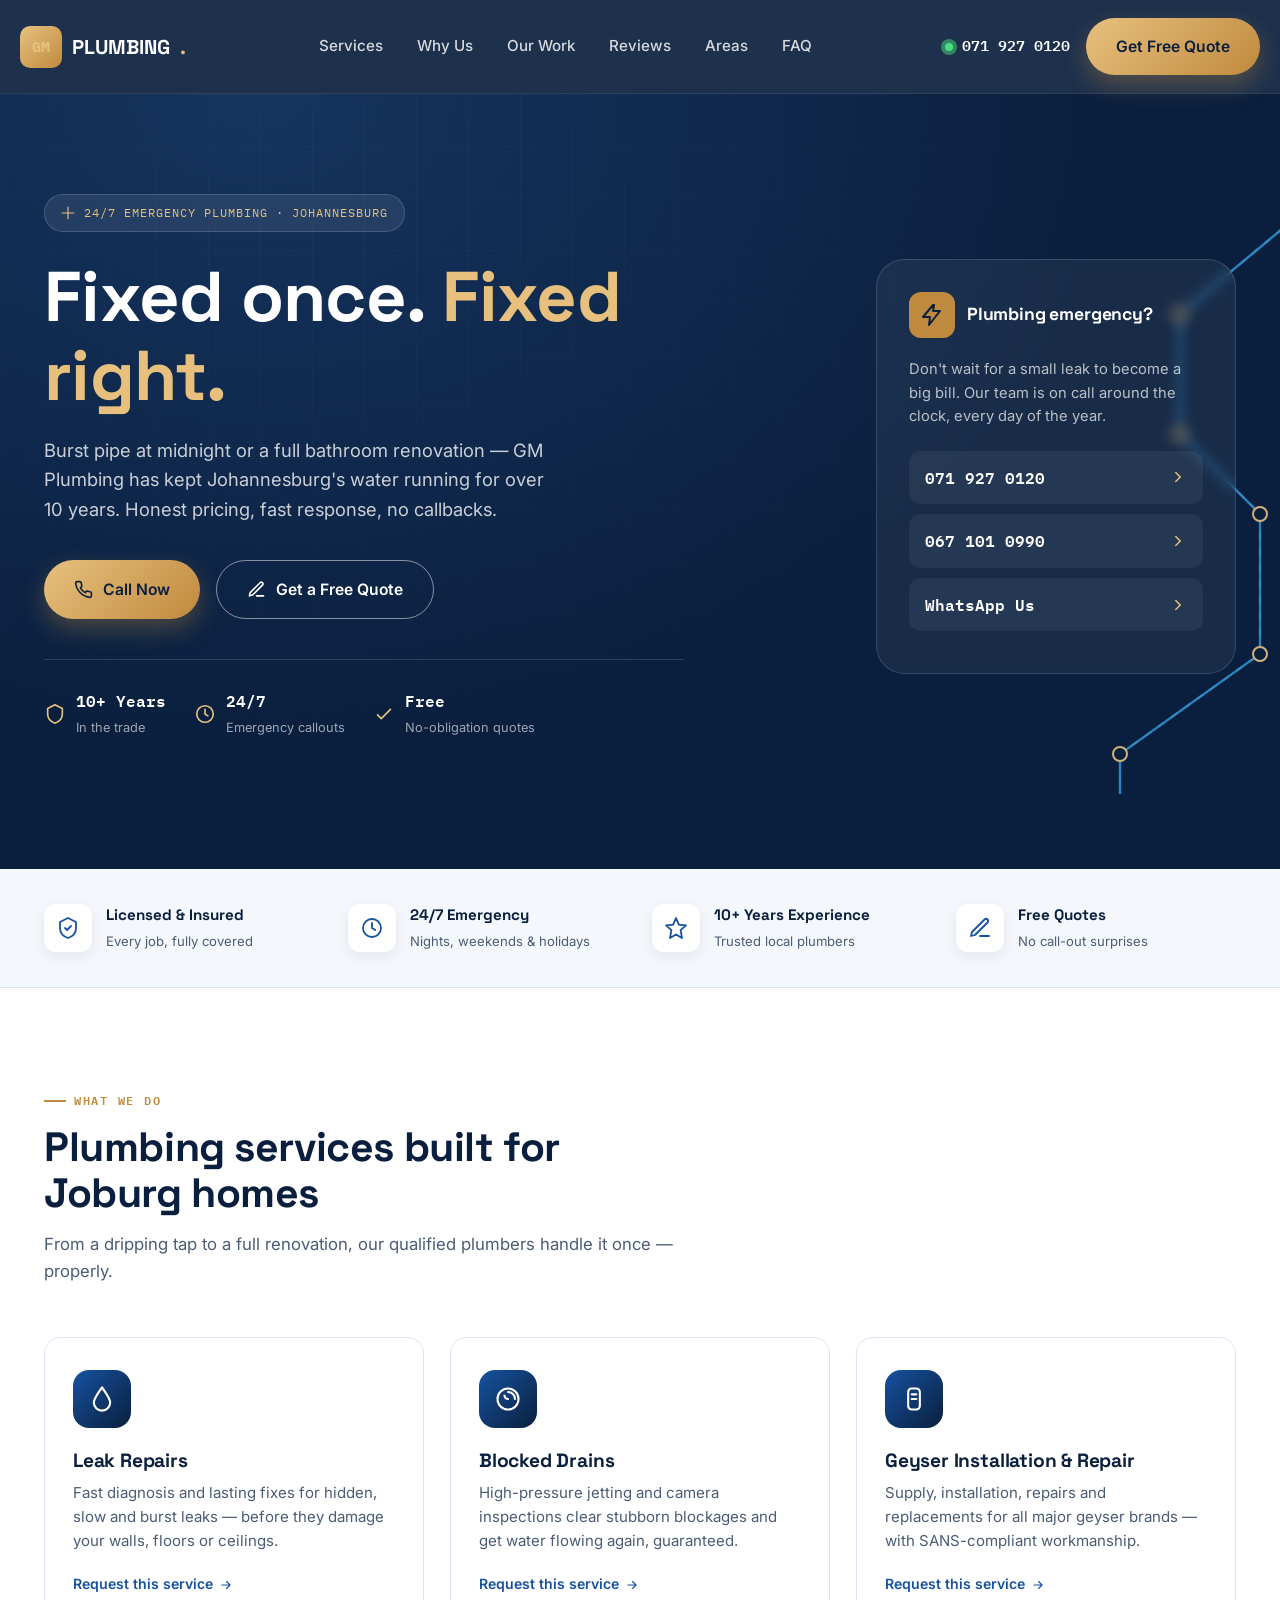
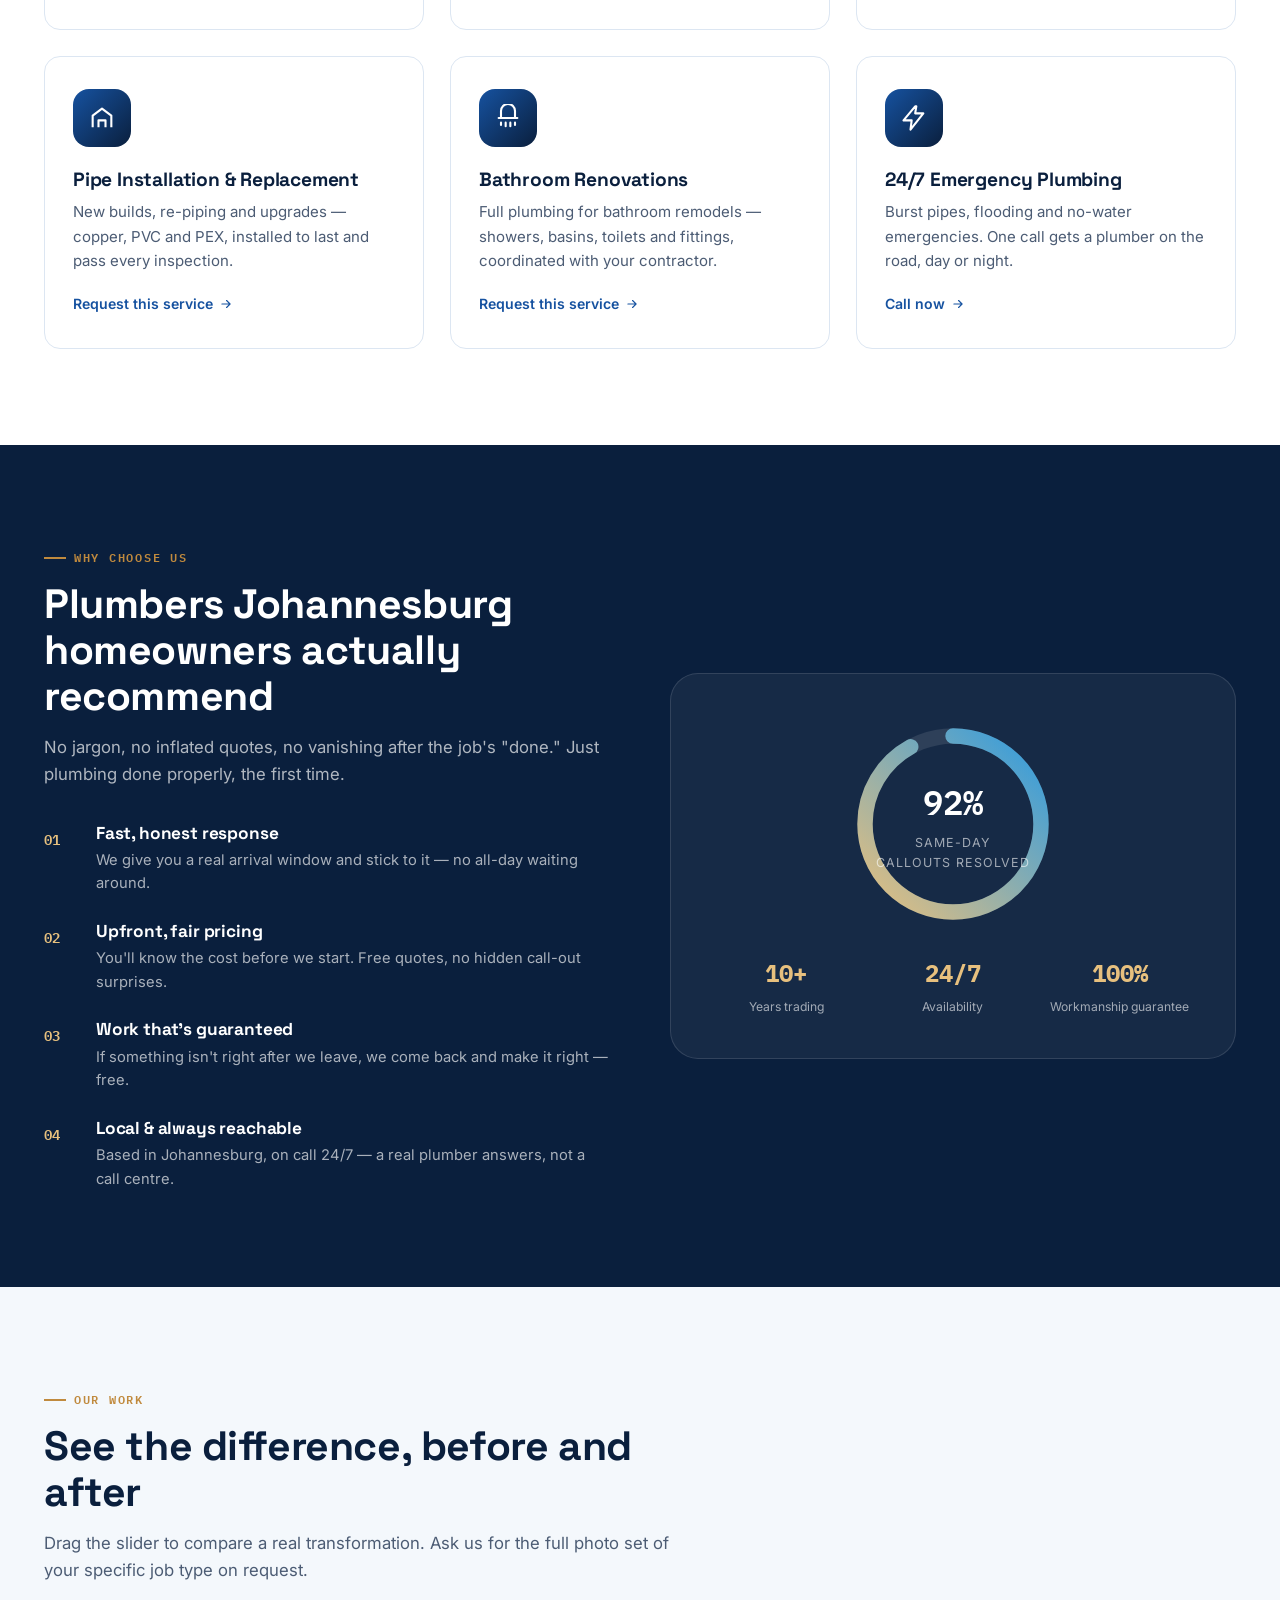
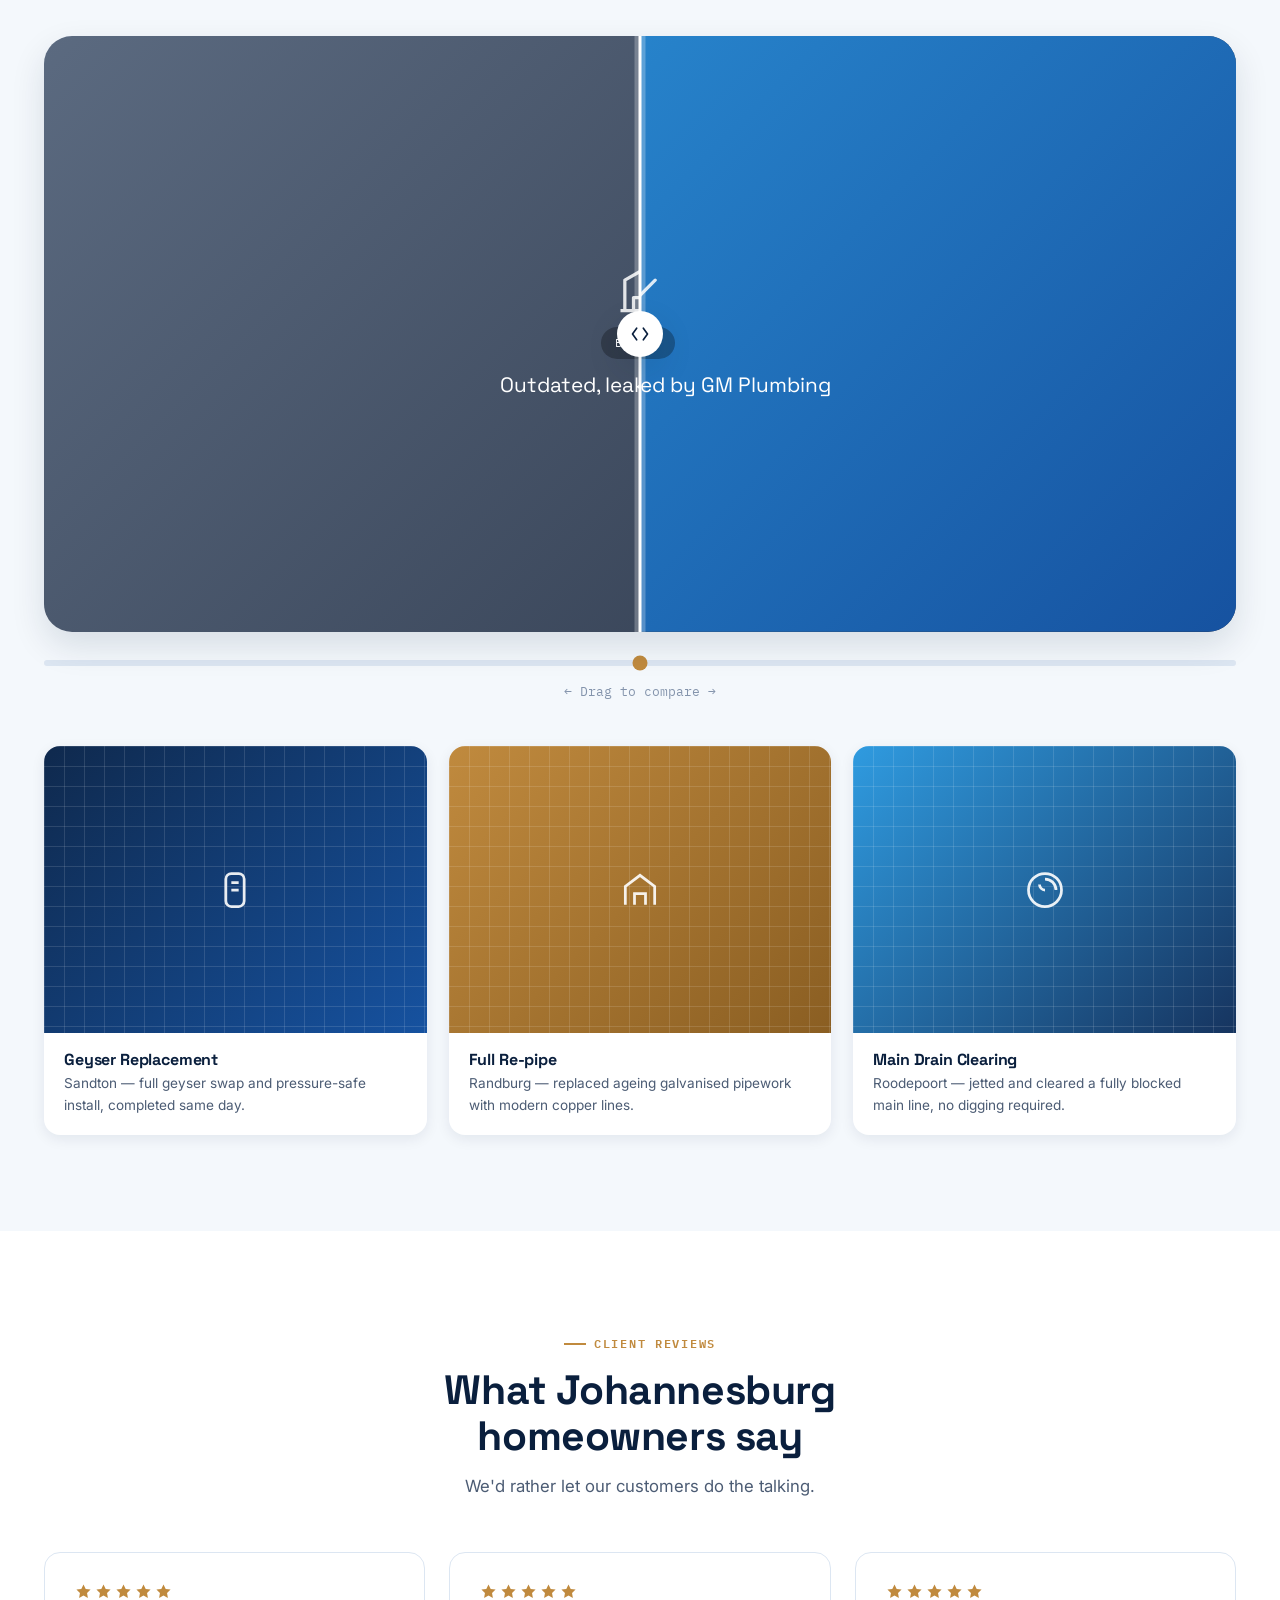
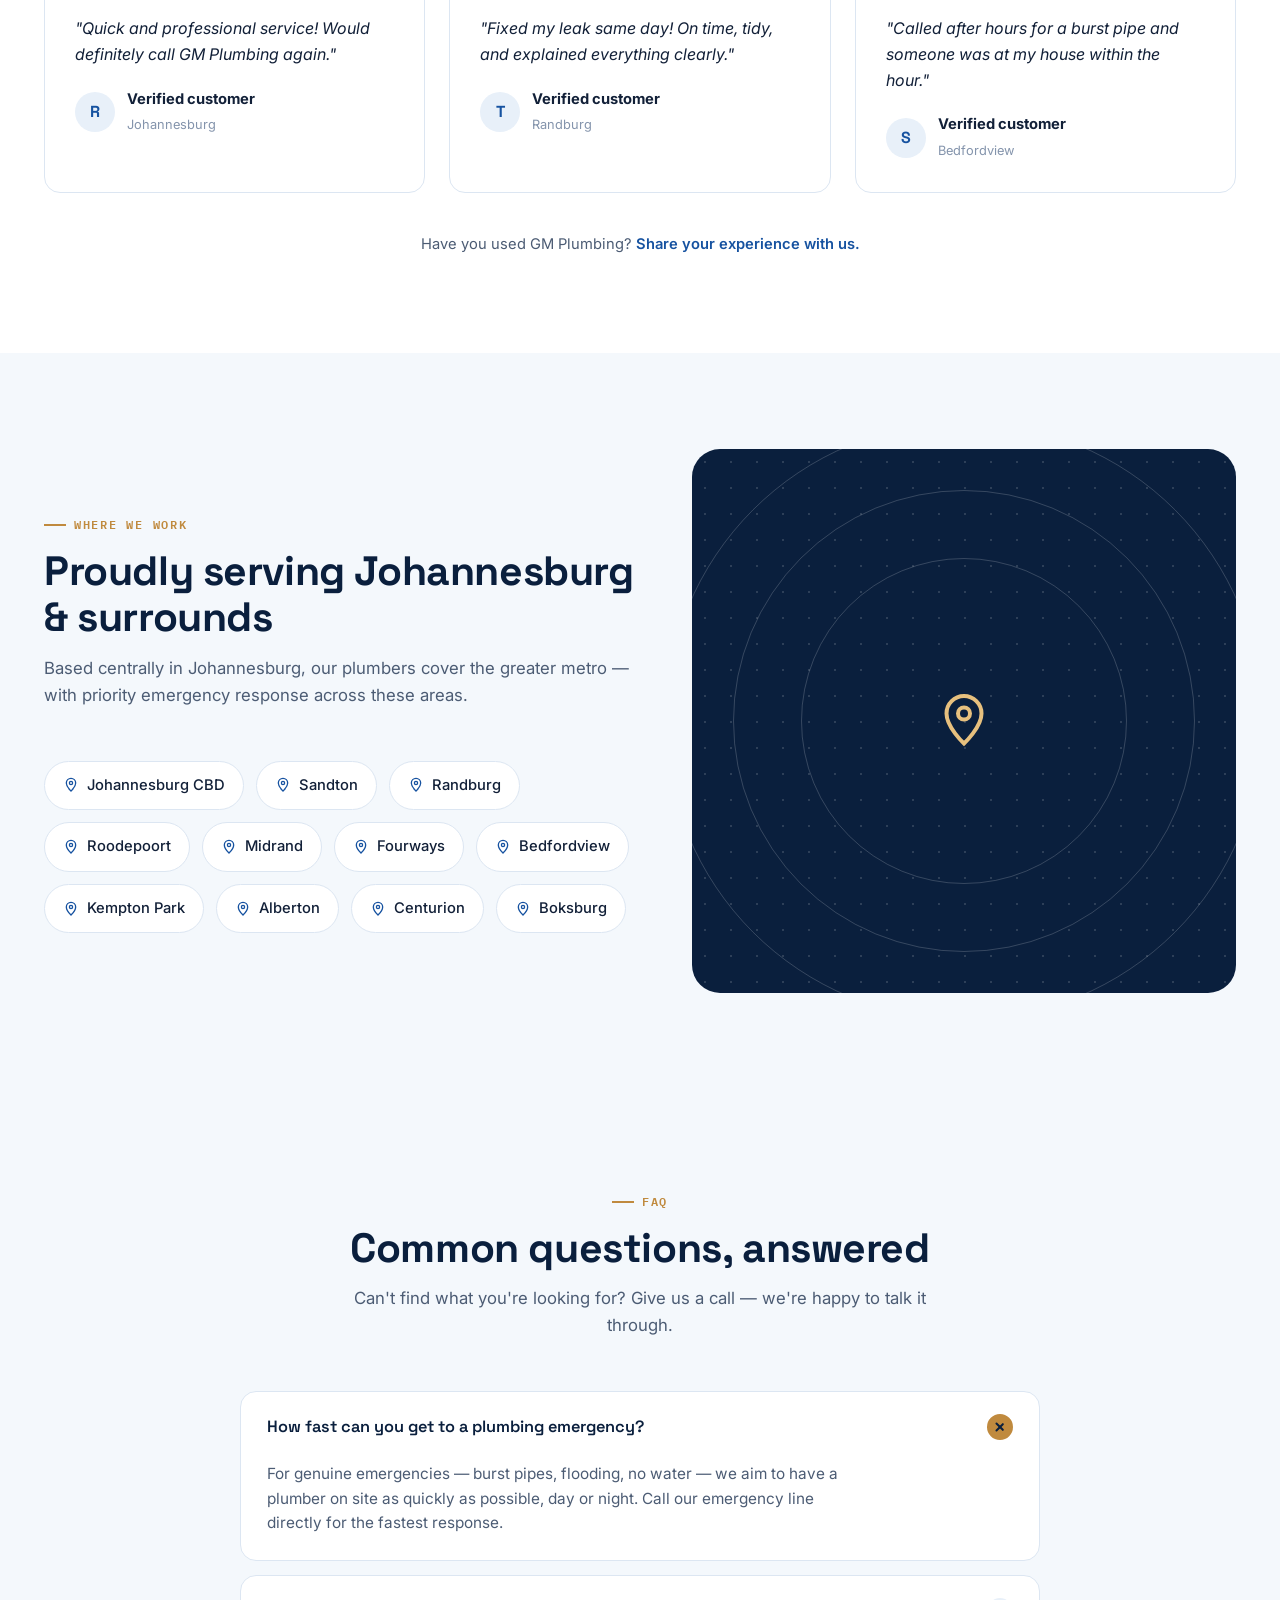
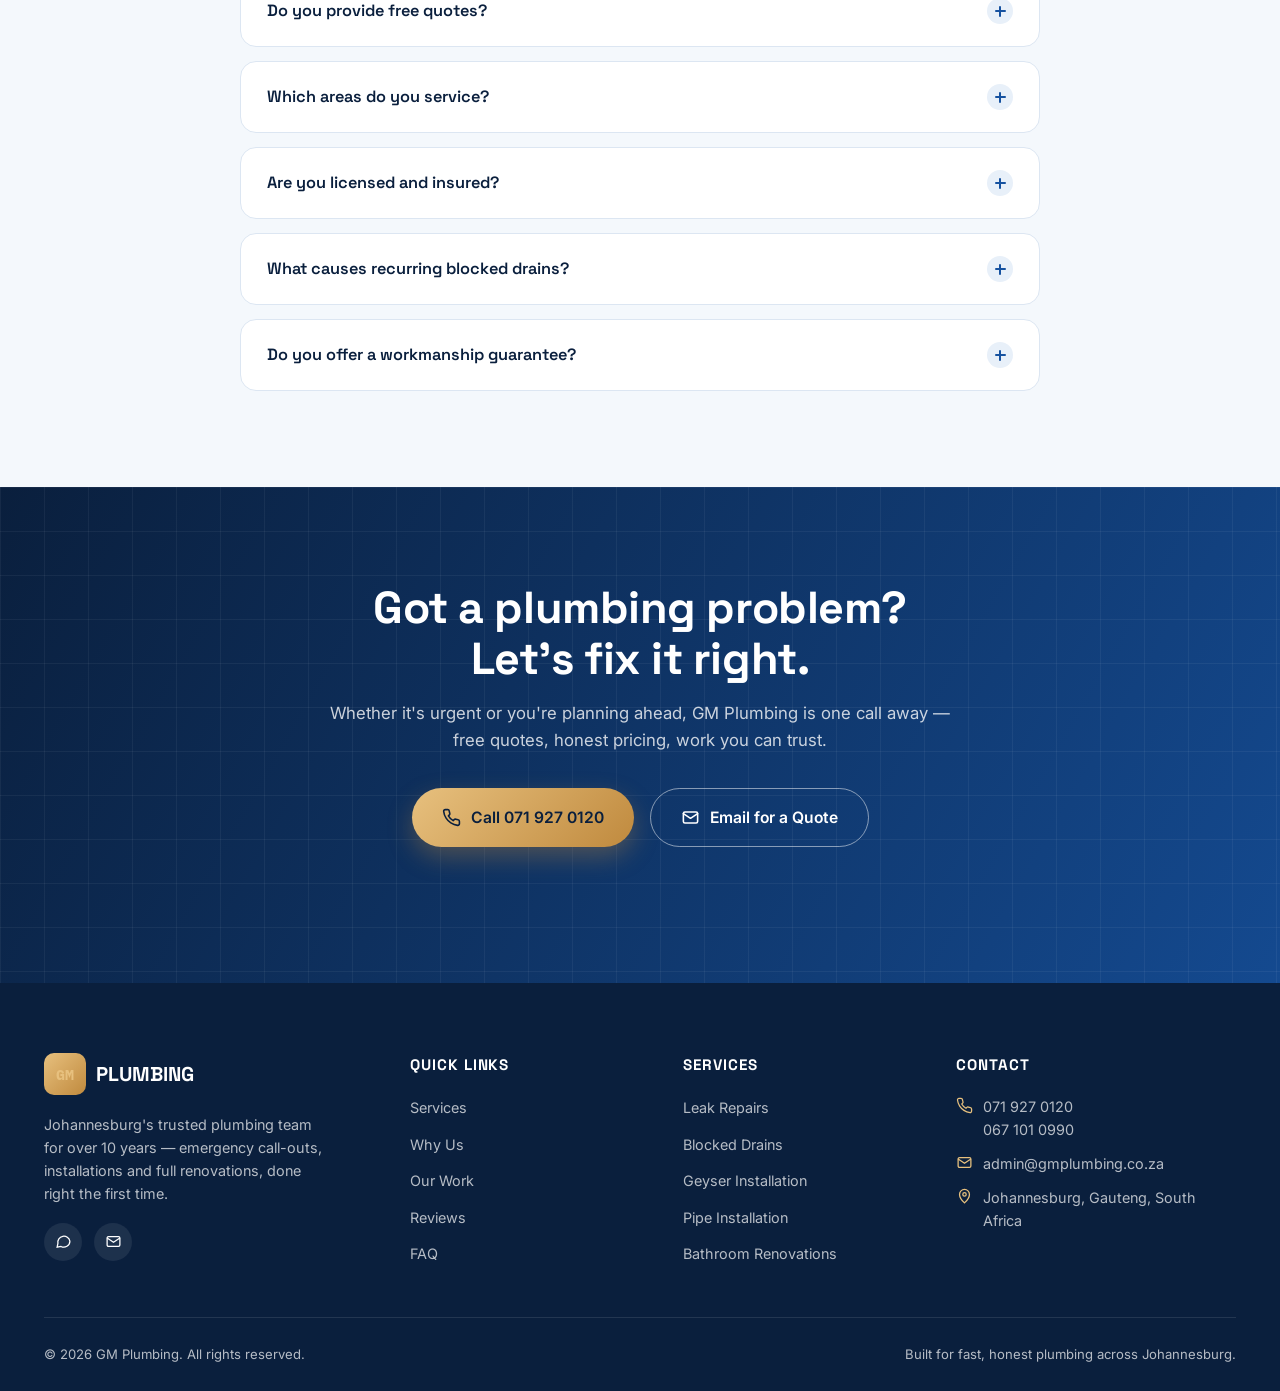
==== GM Plumbing website/index.html @ 0695ea26 "Add files via upload" ====
<!DOCTYPE html>
<html lang="en-ZA">
<head>
<meta charset="UTF-8">
<meta name="viewport" content="width=device-width, initial-scale=1.0">
<title>GM Plumbing | 24/7 Emergency Plumber in Johannesburg | Free Quotes</title>
<meta name="description" content="GM Plumbing is Johannesburg's trusted emergency plumber with 10+ years' experience. Leak repairs, blocked drains, geyser installation, pipe work & bathroom renovations. Call now for a free quote.">
<meta name="keywords" content="plumber Johannesburg, emergency plumber Johannesburg, geyser installation, blocked drains, leak repairs, bathroom renovation plumber, GM Plumbing">
<meta name="robots" content="index, follow">
<meta name="theme-color" content="#0A1F3D">
<link rel="canonical" href="https://www.gmplumbing.co.za/">

<!-- Open Graph -->
<meta property="og:type" content="website">
<meta property="og:site_name" content="GM Plumbing">
<meta property="og:title" content="GM Plumbing | 24/7 Emergency Plumber in Johannesburg">
<meta property="og:description" content="Fixed once, fixed right. Johannesburg's trusted plumbers for leaks, blocked drains, geysers, pipework & bathroom renovations. Free quotes, 24/7 emergency callouts.">
<meta property="og:url" content="https://www.gmplumbing.co.za/">
<meta property="og:locale" content="en_ZA">

<!-- Twitter -->
<meta name="twitter:card" content="summary_large_image">
<meta name="twitter:title" content="GM Plumbing | 24/7 Emergency Plumber in Johannesburg">
<meta name="twitter:description" content="Fixed once, fixed right. Free quotes. 24/7 emergency plumbing across Johannesburg.">

<link rel="preconnect" href="https://fonts.googleapis.com">
<link rel="preconnect" href="https://fonts.gstatic.com" crossorigin>
<link href="https://fonts.googleapis.com/css2?family=Space+Grotesk:wght@500;600;700&family=Inter:wght@400;500;600;700&family=IBM+Plex+Mono:wght@500;600&display=swap" rel="stylesheet">

<!-- Local Business Schema -->
<script type="application/ld+json">
{
  "@context": "https://schema.org",
  "@type": "Plumber",
  "name": "GM Plumbing",
  "image": "https://www.gmplumbing.co.za/logo.jpg",
  "telephone": ["+27719270120", "+27671010990"],
  "email": "admin@gmplumbing.co.za",
  "url": "https://www.gmplumbing.co.za/",
  "priceRange": "$$",
  "address": {
    "@type": "PostalAddress",
    "addressLocality": "Johannesburg",
    "addressRegion": "Gauteng",
    "addressCountry": "ZA"
  },
  "areaServed": ["Johannesburg", "Sandton", "Randburg", "Roodepoort", "Midrand", "Fourways", "Bedfordview", "Kempton Park", "Alberton", "Centurion", "Boksburg"],
  "openingHoursSpecification": {
    "@type": "OpeningHoursSpecification",
    "dayOfWeek": ["Monday","Tuesday","Wednesday","Thursday","Friday","Saturday","Sunday"],
    "opens": "00:00",
    "closes": "23:59"
  },
  "sameAs": []
}
</script>

<style>
/* ============ TOKENS ============ */
:root{
  --navy-deep:#0A1F3D;
  --navy-mid:#0F294D;
  --navy-soft:#16345F;
  --blue-brand:#1652A0;
  --blue-bright:#2F9BE0;
  --brass:#C08A3E;
  --brass-light:#E7C07E;
  --white:#FFFFFF;
  --paper:#F4F8FC;
  --paper-deep:#E8F0F9;
  --ink:#122038;
  --ink-soft:#4C5C74;
  --ink-faint:#8494AC;
  --line:#DCE6F2;
  --radius-s:10px;
  --radius-m:16px;
  --radius-l:28px;
  --shadow-s:0 4px 14px rgba(10,31,61,0.08);
  --shadow-m:0 14px 34px rgba(10,31,61,0.12);
  --shadow-brass:0 10px 24px rgba(192,138,62,0.35);
  --ff-display:'Space Grotesk',sans-serif;
  --ff-body:'Inter',sans-serif;
  --ff-mono:'IBM Plex Mono',monospace;
}

*,*::before,*::after{box-sizing:border-box;margin:0;padding:0;}
html{scroll-behavior:smooth;}
@media (prefers-reduced-motion: reduce){
  html{scroll-behavior:auto;}
  *,*::before,*::after{animation-duration:0.001ms !important;animation-iteration-count:1 !important;transition-duration:0.001ms !important;scroll-behavior:auto !important;}
}
body{
  font-family:var(--ff-body);
  color:var(--ink);
  background:var(--white);
  line-height:1.6;
  -webkit-font-smoothing:antialiased;
  overflow-x:hidden;
}
img,svg{display:block;max-width:100%;}
a{color:inherit;text-decoration:none;}
ul{list-style:none;}
button{font:inherit;cursor:pointer;border:none;background:none;color:inherit;}
h1,h2,h3,h4{font-family:var(--ff-display);color:var(--navy-deep);line-height:1.12;letter-spacing:-0.01em;}
.container{width:100%;max-width:1240px;margin:0 auto;padding:0 24px;}
.mono{font-family:var(--ff-mono);}
.skip-link{position:absolute;left:-999px;top:0;background:var(--brass);color:var(--navy-deep);padding:12px 20px;z-index:999;font-weight:600;border-radius:0 0 8px 0;}
.skip-link:focus{left:0;}
:focus-visible{outline:3px solid var(--blue-bright);outline-offset:2px;}

.eyebrow{
  display:inline-flex;align-items:center;gap:8px;
  font-family:var(--ff-mono);font-size:0.78rem;letter-spacing:0.14em;text-transform:uppercase;
  color:var(--brass);font-weight:600;margin-bottom:14px;
}
.eyebrow::before{content:"";width:22px;height:2px;background:var(--brass);display:inline-block;}

section{position:relative;}
.section-pad{padding:96px 0;}
@media(max-width:768px){.section-pad{padding:64px 0;}}

.section-head{max-width:640px;margin-bottom:52px;}
.section-head h2{font-size:clamp(1.9rem,3.2vw,2.7rem);margin-bottom:14px;}
.section-head p{color:var(--ink-soft);font-size:1.05rem;}
.section-head.center{margin-left:auto;margin-right:auto;text-align:center;}

/* Buttons */
.btn{
  display:inline-flex;align-items:center;justify-content:center;gap:10px;
  padding:16px 30px;border-radius:999px;font-weight:600;font-size:0.98rem;
  transition:transform .25s ease, box-shadow .25s ease, background .25s ease, color .25s ease;
  white-space:nowrap;
}
.btn svg{width:19px;height:19px;flex-shrink:0;}
.btn-brass{background:linear-gradient(135deg,var(--brass-light),var(--brass));color:var(--navy-deep);box-shadow:var(--shadow-brass);}
.btn-brass:hover{transform:translateY(-3px);box-shadow:0 16px 30px rgba(192,138,62,0.45);}
.btn-outline{border:1.5px solid rgba(255,255,255,0.5);color:var(--white);}
.btn-outline:hover{background:rgba(255,255,255,0.1);transform:translateY(-3px);border-color:var(--white);}
.btn-navy{background:var(--navy-deep);color:var(--white);}
.btn-navy:hover{background:var(--blue-brand);transform:translateY(-3px);}
.btn-block-outline{border:1.5px solid var(--line);color:var(--navy-deep);}
.btn-block-outline:hover{border-color:var(--brass);color:var(--brass);}

/* ============ HEADER ============ */
.site-header{
  position:sticky;top:0;z-index:100;
  background:rgba(10,31,61,0.92);backdrop-filter:blur(10px);
  border-bottom:1px solid rgba(255,255,255,0.08);
  transition:padding .3s ease;
}
.header-row{display:flex;align-items:center;justify-content:space-between;padding:18px 0;transition:padding .3s ease;}
.site-header.shrink .header-row{padding:12px 0;}
.brand{display:flex;align-items:center;gap:10px;font-family:var(--ff-display);color:var(--white);font-weight:700;font-size:1.25rem;}
.brand-mark{
  width:42px;height:42px;border-radius:10px;
  background:linear-gradient(135deg,var(--brass-light),var(--brass));
  display:flex;align-items:center;justify-content:center;
  color:var(--navy-deep);font-family:var(--ff-mono);font-weight:700;font-size:0.95rem;
  flex-shrink:0;
}
.brand span{color:var(--brass-light);}
.main-nav{display:flex;align-items:center;gap:34px;}
.main-nav a{color:rgba(255,255,255,0.82);font-size:0.95rem;font-weight:500;position:relative;padding:4px 0;}
.main-nav a::after{content:"";position:absolute;left:0;bottom:-4px;width:0;height:2px;background:var(--brass-light);transition:width .25s ease;}
.main-nav a:hover{color:var(--white);}
.main-nav a:hover::after{width:100%;}
.header-actions{display:flex;align-items:center;gap:16px;}
.phone-pill{display:flex;align-items:center;gap:9px;color:var(--white);font-family:var(--ff-mono);font-weight:600;font-size:0.95rem;}
.phone-pill svg{width:19px;height:19px;color:var(--brass-light);}
.pulse-dot{width:8px;height:8px;border-radius:50%;background:#4ADE80;position:relative;flex-shrink:0;}
.pulse-dot::after{content:"";position:absolute;inset:-4px;border-radius:50%;background:#4ADE80;opacity:0.5;animation:pulse 1.8s infinite;}
@keyframes pulse{0%{transform:scale(1);opacity:.6;}100%{transform:scale(2.4);opacity:0;}}
.menu-toggle{display:none;width:44px;height:44px;align-items:center;justify-content:center;color:var(--white);}
.menu-toggle svg{width:26px;height:26px;}

@media(max-width:980px){
  .main-nav{display:none;}
  .header-actions .btn-brass{display:none;}
  .menu-toggle{display:flex;}
}
@media(max-width:560px){
  .phone-pill span{display:none;}
}

.mobile-nav{
  display:none;position:fixed;inset:0;top:0;background:var(--navy-deep);z-index:200;
  padding:24px;flex-direction:column;
}
.mobile-nav.open{display:flex;}
.mobile-nav-top{display:flex;justify-content:space-between;align-items:center;margin-bottom:40px;}
.mobile-nav-close{color:var(--white);width:40px;height:40px;}
.mobile-nav a{display:block;color:var(--white);font-family:var(--ff-display);font-size:1.6rem;padding:14px 0;border-bottom:1px solid rgba(255,255,255,0.08);}
.mobile-nav .btn{margin-top:26px;width:100%;}

/* ============ HERO ============ */
.hero{
  position:relative;background:radial-gradient(ellipse at 20% 0%,var(--navy-soft),var(--navy-deep) 60%);
  color:var(--white);overflow:hidden;
  padding:100px 0 130px;
}
.hero-grid-bg{position:absolute;inset:0;opacity:0.35;
  background-image:linear-gradient(rgba(255,255,255,0.06) 1px,transparent 1px),linear-gradient(90deg,rgba(255,255,255,0.06) 1px,transparent 1px);
  background-size:52px 52px;
  mask-image:radial-gradient(ellipse at 30% 20%,black 10%,transparent 72%);
}
.hero-pipeline{position:absolute;right:-60px;top:0;bottom:0;width:640px;max-width:60vw;opacity:0.9;pointer-events:none;}
.hero-pipeline path{fill:none;stroke:var(--brass-light);stroke-width:2;stroke-linecap:round;opacity:0.55;stroke-dasharray:6 10;}
.hero-pipeline .flow{stroke:var(--blue-bright);stroke-width:2.4;stroke-dasharray:1400;stroke-dashoffset:1400;animation:draw 3.4s ease forwards 0.4s;opacity:0.9;}
.hero-pipeline circle{fill:var(--navy-deep);stroke:var(--brass-light);stroke-width:2;}
@keyframes draw{to{stroke-dashoffset:0;}}
.hero-inner{position:relative;z-index:2;display:grid;grid-template-columns:minmax(0,640px) 1fr;gap:40px;align-items:center;}
@media(max-width:980px){.hero-inner{grid-template-columns:1fr;}.hero-pipeline{display:none;}}

.hero-badge{
  display:inline-flex;align-items:center;gap:9px;background:rgba(255,255,255,0.08);
  border:1px solid rgba(255,255,255,0.16);padding:8px 16px;border-radius:999px;
  font-family:var(--ff-mono);font-size:0.78rem;letter-spacing:0.08em;text-transform:uppercase;
  margin-bottom:26px;color:var(--brass-light);
}
.hero h1{font-size:clamp(2.6rem,5.6vw,4.4rem);color:var(--white);margin-bottom:20px;}
.hero h1 em{font-style:normal;color:var(--brass-light);}
.hero p.lead{font-size:1.15rem;color:rgba(255,255,255,0.78);max-width:520px;margin-bottom:36px;}
.hero-cta-row{display:flex;flex-wrap:wrap;gap:16px;margin-bottom:40px;}
.hero-trust{display:flex;flex-wrap:wrap;gap:28px;padding-top:28px;border-top:1px solid rgba(255,255,255,0.14);}
.hero-trust-item{display:flex;align-items:center;gap:10px;}
.hero-trust-item svg{width:22px;height:22px;color:var(--brass-light);flex-shrink:0;}
.hero-trust-item .num{font-family:var(--ff-mono);font-weight:600;color:var(--white);font-size:1rem;display:block;}
.hero-trust-item .cap{font-size:0.8rem;color:rgba(255,255,255,0.6);}

/* Emergency stat card floating */
.hero-card{
  position:relative;z-index:2;background:rgba(255,255,255,0.06);
  border:1px solid rgba(255,255,255,0.14);backdrop-filter:blur(6px);
  border-radius:var(--radius-l);padding:32px;max-width:360px;justify-self:end;
}
@media(max-width:980px){.hero-card{justify-self:start;max-width:480px;}}
.hero-card-top{display:flex;align-items:center;gap:12px;margin-bottom:20px;}
.hero-card-top .icon-wrap{width:46px;height:46px;border-radius:12px;background:var(--brass);display:flex;align-items:center;justify-content:center;}
.hero-card-top .icon-wrap svg{width:24px;height:24px;color:var(--navy-deep);}
.hero-card-top h3{color:var(--white);font-size:1.1rem;}
.hero-card p{color:rgba(255,255,255,0.7);font-size:0.92rem;margin-bottom:22px;}
.hero-card-phones a{display:flex;align-items:center;justify-content:space-between;padding:14px 16px;background:rgba(255,255,255,0.06);border-radius:12px;margin-bottom:10px;font-family:var(--ff-mono);font-weight:600;color:var(--white);transition:background .2s ease,transform .2s ease;}
.hero-card-phones a:hover{background:rgba(255,255,255,0.14);transform:translateX(4px);}
.hero-card-phones svg{width:18px;height:18px;color:var(--brass-light);}

/* ============ TRUST BAR ============ */
.trust-bar{background:var(--paper);border-bottom:1px solid var(--line);padding:34px 0;}
.trust-bar .container{display:grid;grid-template-columns:repeat(4,1fr);gap:24px;}
@media(max-width:860px){.trust-bar .container{grid-template-columns:repeat(2,1fr);}}
.trust-bar-item{display:flex;align-items:center;gap:14px;}
.trust-bar-item .icon{width:48px;height:48px;border-radius:12px;background:var(--white);box-shadow:var(--shadow-s);display:flex;align-items:center;justify-content:center;flex-shrink:0;}
.trust-bar-item .icon svg{width:24px;height:24px;color:var(--blue-brand);}
.trust-bar-item strong{display:block;font-size:0.95rem;color:var(--navy-deep);font-family:var(--ff-display);}
.trust-bar-item small{color:var(--ink-soft);font-size:0.82rem;}

/* ============ SERVICES ============ */
.services-grid{display:grid;grid-template-columns:repeat(3,1fr);gap:26px;}
@media(max-width:980px){.services-grid{grid-template-columns:repeat(2,1fr);}}
@media(max-width:620px){.services-grid{grid-template-columns:1fr;}}
.service-card{
  background:var(--white);border:1px solid var(--line);border-radius:var(--radius-m);
  padding:32px 28px;transition:transform .3s ease,box-shadow .3s ease,border-color .3s ease;
  opacity:0;transform:translateY(26px);
}
.service-card.in-view{opacity:1;transform:translateY(0);}
.service-card:hover{transform:translateY(-8px);box-shadow:var(--shadow-m);border-color:var(--brass);}
.service-card .icon-circle{
  width:58px;height:58px;border-radius:16px;
  background:linear-gradient(135deg,var(--blue-brand),var(--navy-deep));
  display:flex;align-items:center;justify-content:center;margin-bottom:22px;
  transition:transform .3s ease;
}
.service-card:hover .icon-circle{transform:rotate(-6deg) scale(1.05);}
.service-card .icon-circle svg{width:28px;height:28px;color:var(--white);}
.service-card h3{font-size:1.2rem;margin-bottom:10px;}
.service-card p{color:var(--ink-soft);font-size:0.94rem;margin-bottom:18px;}
.service-card .link{display:inline-flex;align-items:center;gap:6px;color:var(--blue-brand);font-weight:600;font-size:0.88rem;}
.service-card .link svg{width:14px;height:14px;transition:transform .2s ease;}
.service-card:hover .link svg{transform:translateX(4px);}

/* ============ WHY CHOOSE US ============ */
.why{background:var(--navy-deep);color:var(--white);}
.why-inner{display:grid;grid-template-columns:1fr 1fr;gap:60px;align-items:center;}
@media(max-width:900px){.why-inner{grid-template-columns:1fr;gap:48px;}}
.why-list{display:flex;flex-direction:column;gap:26px;}
.why-item{display:flex;gap:18px;}
.why-item .num{font-family:var(--ff-mono);color:var(--brass-light);font-size:0.9rem;font-weight:600;width:34px;flex-shrink:0;padding-top:3px;}
.why-item h4{color:var(--white);font-size:1.08rem;margin-bottom:6px;}
.why-item p{color:rgba(255,255,255,0.65);font-size:0.92rem;}
.why .section-head h2{color:var(--white);}
.why .section-head p{color:rgba(255,255,255,0.68);}

.gauge-panel{background:rgba(255,255,255,0.05);border:1px solid rgba(255,255,255,0.12);border-radius:var(--radius-l);padding:40px;}
.gauge-wrap{display:flex;justify-content:center;margin-bottom:20px;}
.gauge{width:220px;height:220px;position:relative;}
.gauge svg{width:100%;height:100%;}
.gauge-ring-bg{stroke:rgba(255,255,255,0.1);}
.gauge-ring-fg{stroke:url(#gaugeGrad);stroke-linecap:round;stroke-dasharray:502;stroke-dashoffset:502;transition:stroke-dashoffset 1.6s cubic-bezier(.2,.8,.2,1);}
.gauge-center{position:absolute;inset:0;display:flex;flex-direction:column;align-items:center;justify-content:center;}
.gauge-center .big{font-family:var(--ff-mono);font-size:2.1rem;font-weight:600;color:var(--white);}
.gauge-center .lbl{font-size:0.78rem;color:rgba(255,255,255,0.6);text-transform:uppercase;letter-spacing:0.08em;margin-top:4px;text-align:center;}
.stat-row{display:grid;grid-template-columns:repeat(3,1fr);gap:16px;text-align:center;}
.stat-row .stat strong{display:block;font-family:var(--ff-mono);font-size:1.5rem;color:var(--brass-light);}
.stat-row .stat span{font-size:0.76rem;color:rgba(255,255,255,0.6);}

/* ============ GALLERY ============ */
.gallery-bg{background:var(--paper);}
.ba-wrap{
  position:relative;border-radius:var(--radius-l);overflow:hidden;box-shadow:var(--shadow-m);
  aspect-ratio:16/8;margin-bottom:16px;user-select:none;
}
.ba-panel{position:absolute;inset:0;display:flex;align-items:center;justify-content:center;flex-direction:column;gap:10px;color:var(--white);text-align:center;padding:20px;}
.ba-before{background:linear-gradient(135deg,#5b6a80,#2c374a);}
.ba-after{background:linear-gradient(135deg,var(--blue-bright),var(--blue-brand));}
.ba-after-clip{position:absolute;inset:0;clip-path:inset(0 0 0 var(--clip,50%));}
.ba-panel svg{width:52px;height:52px;opacity:0.85;}
.ba-panel .tag{font-family:var(--ff-mono);letter-spacing:0.1em;text-transform:uppercase;font-size:0.78rem;background:rgba(0,0,0,0.28);padding:6px 14px;border-radius:999px;}
.ba-panel .cap{font-family:var(--ff-display);font-size:1.3rem;}
.ba-handle{position:absolute;top:0;bottom:0;left:var(--clip,50%);width:0;transform:translateX(-50%);}
.ba-handle::before{content:"";position:absolute;top:0;bottom:0;left:50%;width:3px;background:var(--white);transform:translateX(-50%);box-shadow:0 0 0 4px rgba(255,255,255,0.25);}
.ba-handle .grip{position:absolute;top:50%;left:50%;transform:translate(-50%,-50%);width:46px;height:46px;border-radius:50%;background:var(--white);display:flex;align-items:center;justify-content:center;box-shadow:var(--shadow-m);}
.ba-handle .grip svg{width:20px;height:20px;color:var(--navy-deep);}
.ba-range{width:100%;appearance:none;height:6px;border-radius:999px;background:var(--line);outline:none;accent-color:var(--brass);cursor:ew-resize;}
.ba-note{text-align:center;color:var(--ink-faint);font-size:0.82rem;margin-top:8px;font-family:var(--ff-mono);}

.work-grid{display:grid;grid-template-columns:repeat(3,1fr);gap:22px;margin-top:44px;}
@media(max-width:860px){.work-grid{grid-template-columns:1fr;}}
.work-card{border-radius:var(--radius-m);overflow:hidden;box-shadow:var(--shadow-s);background:var(--white);transition:transform .3s ease,box-shadow .3s ease;}
.work-card:hover{transform:translateY(-6px);box-shadow:var(--shadow-m);}
.work-thumb{aspect-ratio:4/3;display:flex;align-items:center;justify-content:center;position:relative;overflow:hidden;}
.work-thumb svg{width:44px;height:44px;color:rgba(255,255,255,0.9);position:relative;z-index:2;}
.work-thumb::after{content:"";position:absolute;inset:0;background-image:linear-gradient(rgba(255,255,255,0.12) 1px,transparent 1px),linear-gradient(90deg,rgba(255,255,255,0.12) 1px,transparent 1px);background-size:20px 20px;}
.work-thumb.t1{background:linear-gradient(135deg,var(--navy-mid),var(--blue-brand));}
.work-thumb.t2{background:linear-gradient(135deg,var(--brass),#8a5e22);}
.work-thumb.t3{background:linear-gradient(135deg,var(--blue-bright),var(--navy-soft));}
.work-body{padding:18px 20px;}
.work-body h4{font-size:1rem;margin-bottom:4px;}
.work-body p{font-size:0.85rem;color:var(--ink-soft);}

/* ============ REVIEWS ============ */
.reviews-grid{display:grid;grid-template-columns:repeat(3,1fr);gap:24px;}
@media(max-width:900px){.reviews-grid{grid-template-columns:1fr;}}
.review-card{background:var(--white);border:1px solid var(--line);border-radius:var(--radius-m);padding:30px;position:relative;}
.review-stars{display:flex;gap:3px;margin-bottom:16px;}
.review-stars svg{width:17px;height:17px;color:var(--brass);}
.review-card p.quote{font-size:1rem;color:var(--ink);margin-bottom:20px;font-style:italic;}
.review-who{display:flex;align-items:center;gap:12px;}
.review-avatar{width:40px;height:40px;border-radius:50%;background:var(--paper-deep);display:flex;align-items:center;justify-content:center;font-family:var(--ff-display);font-weight:700;color:var(--blue-brand);flex-shrink:0;}
.review-who strong{display:block;font-size:0.92rem;}
.review-who span{font-size:0.8rem;color:var(--ink-faint);}
.reviews-cta{text-align:center;margin-top:40px;color:var(--ink-soft);font-size:0.92rem;}
.reviews-cta a{color:var(--blue-brand);font-weight:600;}

/* ============ AREAS ============ */
.areas-bg{background:var(--paper);}
.areas-inner{display:grid;grid-template-columns:1.1fr 1fr;gap:50px;align-items:center;}
@media(max-width:900px){.areas-inner{grid-template-columns:1fr;}}
.area-chips{display:flex;flex-wrap:wrap;gap:12px;}
.area-chip{display:flex;align-items:center;gap:8px;background:var(--white);border:1px solid var(--line);padding:12px 18px;border-radius:999px;font-size:0.92rem;font-weight:500;transition:border-color .2s ease,transform .2s ease;}
.area-chip:hover{border-color:var(--brass);transform:translateY(-2px);}
.area-chip svg{width:16px;height:16px;color:var(--blue-brand);flex-shrink:0;}
.area-map{background:var(--navy-deep);border-radius:var(--radius-l);aspect-ratio:1/1;position:relative;overflow:hidden;display:flex;align-items:center;justify-content:center;}
.area-map .pin-icon{width:60px;height:60px;color:var(--brass-light);z-index:2;}
.area-map::before{content:"";position:absolute;inset:0;background-image:radial-gradient(rgba(255,255,255,0.14) 1.5px,transparent 1.5px);background-size:26px 26px;}
.area-map .ring{position:absolute;border:1px solid rgba(255,255,255,0.18);border-radius:50%;}
.area-map .ring1{width:60%;height:60%;}
.area-map .ring2{width:85%;height:85%;}
.area-map .ring3{width:110%;height:110%;}

/* ============ FAQ ============ */
.faq-list{max-width:800px;margin:0 auto;display:flex;flex-direction:column;gap:14px;}
.faq-item{border:1px solid var(--line);border-radius:var(--radius-m);overflow:hidden;background:var(--white);}
.faq-item summary{
  list-style:none;cursor:pointer;padding:22px 26px;display:flex;justify-content:space-between;
  align-items:center;font-family:var(--ff-display);font-weight:600;font-size:1.02rem;color:var(--navy-deep);gap:20px;
}
.faq-item summary::-webkit-details-marker{display:none;}
.faq-item .plus{width:26px;height:26px;border-radius:50%;background:var(--paper-deep);display:flex;align-items:center;justify-content:center;flex-shrink:0;position:relative;transition:transform .3s ease,background .3s ease;}
.faq-item .plus::before,.faq-item .plus::after{content:"";position:absolute;background:var(--blue-brand);border-radius:2px;}
.faq-item .plus::before{width:11px;height:2px;}
.faq-item .plus::after{width:2px;height:11px;}
.faq-item[open] .plus{transform:rotate(135deg);background:var(--brass);}
.faq-item[open] .plus::before,.faq-item[open] .plus::after{background:var(--navy-deep);}
.faq-item .faq-body{padding:0 26px 24px;color:var(--ink-soft);font-size:0.96rem;max-width:640px;}

/* ============ FINAL CTA ============ */
.final-cta{
  background:linear-gradient(120deg,var(--navy-deep),var(--blue-brand) 120%);
  color:var(--white);text-align:center;position:relative;overflow:hidden;
}
.final-cta::before{content:"";position:absolute;inset:0;background-image:linear-gradient(rgba(255,255,255,0.05) 1px,transparent 1px),linear-gradient(90deg,rgba(255,255,255,0.05) 1px,transparent 1px);background-size:44px 44px;}
.final-cta-inner{position:relative;z-index:2;max-width:680px;margin:0 auto;}
.final-cta h2{color:var(--white);font-size:clamp(1.9rem,4vw,2.8rem);margin-bottom:16px;}
.final-cta p{color:rgba(255,255,255,0.78);margin-bottom:34px;font-size:1.05rem;}
.final-cta .hero-cta-row{justify-content:center;}

/* ============ FOOTER ============ */
footer{background:var(--navy-deep);color:rgba(255,255,255,0.7);padding-top:70px;}
.footer-grid{display:grid;grid-template-columns:1.4fr 1fr 1fr 1.2fr;gap:40px;padding-bottom:50px;border-bottom:1px solid rgba(255,255,255,0.1);}
@media(max-width:860px){.footer-grid{grid-template-columns:1fr 1fr;}}
@media(max-width:560px){.footer-grid{grid-template-columns:1fr;}}
.footer-brand p{margin:18px 0;font-size:0.9rem;max-width:280px;}
.footer-col h5{color:var(--white);font-family:var(--ff-display);font-size:0.95rem;margin-bottom:18px;text-transform:uppercase;letter-spacing:0.06em;}
.footer-col ul{display:flex;flex-direction:column;gap:11px;}
.footer-col a{font-size:0.9rem;transition:color .2s ease;}
.footer-col a:hover{color:var(--brass-light);}
.footer-contact li{display:flex;align-items:flex-start;gap:10px;font-size:0.9rem;}
.footer-contact svg{width:17px;height:17px;color:var(--brass-light);flex-shrink:0;margin-top:2px;}
.footer-bottom{display:flex;justify-content:space-between;align-items:center;padding:26px 0;font-size:0.82rem;flex-wrap:wrap;gap:12px;}
.footer-social{display:flex;gap:12px;}
.footer-social a{width:38px;height:38px;border-radius:50%;background:rgba(255,255,255,0.08);display:flex;align-items:center;justify-content:center;transition:background .2s ease,transform .2s ease;}
.footer-social a:hover{background:var(--brass);transform:translateY(-3px);}
.footer-social svg{width:17px;height:17px;color:var(--white);}

/* Sticky mobile call bar */
.mobile-call-bar{
  display:none;position:fixed;bottom:0;left:0;right:0;z-index:150;
  background:var(--navy-deep);padding:12px 16px;box-shadow:0 -6px 20px rgba(0,0,0,0.2);
  gap:10px;
}
@media(max-width:720px){.mobile-call-bar{display:flex;}body{padding-bottom:0;}}
.mobile-call-bar a{flex:1;text-align:center;padding:13px;border-radius:999px;font-weight:600;font-size:0.92rem;display:flex;align-items:center;justify-content:center;gap:8px;}
.mobile-call-bar a svg{width:17px;height:17px;}

/* scroll reveal generic */
.reveal{opacity:0;transform:translateY(24px);transition:opacity .7s ease,transform .7s ease;}
.reveal.in-view{opacity:1;transform:translateY(0);}
</style>
</head>
<body>
<a href="#main" class="skip-link">Skip to content</a>

<!-- ============ HEADER ============ -->
<header class="site-header" id="siteHeader">
  <div class="container header-row">
    <a href="#main" class="brand" aria-label="GM Plumbing home">
      <span class="brand-mark">GM</span>
      PLUMBING<span>.</span>
    </a>
    <nav class="main-nav" aria-label="Primary">
      <a href="#services">Services</a>
      <a href="#why">Why Us</a>
      <a href="#gallery">Our Work</a>
      <a href="#reviews">Reviews</a>
      <a href="#areas">Areas</a>
      <a href="#faq">FAQ</a>
    </nav>
    <div class="header-actions">
      <a class="phone-pill" href="tel:+27719270120">
        <span class="pulse-dot"></span>
        <span>071 927 0120</span>
      </a>
      <a href="#quote" class="btn btn-brass">Get Free Quote</a>
      <button class="menu-toggle" id="menuOpen" aria-label="Open menu" aria-expanded="false" aria-controls="mobileNav">
        <svg viewBox="0 0 24 24" fill="none" stroke="currentColor" stroke-width="2"><path d="M3 6h18M3 12h18M3 18h18" stroke-linecap="round"/></svg>
      </button>
    </div>
  </div>
</header>

<div class="mobile-nav" id="mobileNav">
  <div class="mobile-nav-top">
    <span class="brand"><span class="brand-mark">GM</span>PLUMBING</span>
    <button class="mobile-nav-close" id="menuClose" aria-label="Close menu">
      <svg viewBox="0 0 24 24" fill="none" stroke="currentColor" stroke-width="2"><path d="M6 6l12 12M18 6L6 18" stroke-linecap="round"/></svg>
    </button>
  </div>
  <a href="#services">Services</a>
  <a href="#why">Why Us</a>
  <a href="#gallery">Our Work</a>
  <a href="#reviews">Reviews</a>
  <a href="#areas">Areas</a>
  <a href="#faq">FAQ</a>
  <a class="btn btn-brass" href="tel:+27719270120">Call Now — 071 927 0120</a>
</div>

<main id="main">
<!-- ============ HERO ============ -->
<section class="hero" aria-labelledby="heroHeading">
  <div class="hero-grid-bg" aria-hidden="true"></div>
  <svg class="hero-pipeline" viewBox="0 0 640 700" aria-hidden="true">
    <path d="M600 0 L600 120 L480 220 L480 340 L560 420 L560 560 L420 660 L420 700"/>
    <path class="flow" d="M600 0 L600 120 L480 220 L480 340 L560 420 L560 560 L420 660 L420 700"/>
    <circle cx="600" cy="120" r="7"/>
    <circle cx="480" cy="220" r="7"/>
    <circle cx="480" cy="340" r="7"/>
    <circle cx="560" cy="420" r="7"/>
    <circle cx="560" cy="560" r="7"/>
    <circle cx="420" cy="660" r="7"/>
  </svg>

  <div class="container hero-inner">
    <div>
      <div class="hero-badge">
        <svg width="14" height="14" viewBox="0 0 24 24" fill="none" stroke="currentColor" stroke-width="2"><path d="M12 2v20M2 12h20" stroke-linecap="round"/></svg>
        24/7 Emergency Plumbing · Johannesburg
      </div>
      <h1 id="heroHeading">Fixed once. <em>Fixed right.</em></h1>
      <p class="lead">Burst pipe at midnight or a full bathroom renovation — GM Plumbing has kept Johannesburg's water running for over 10 years. Honest pricing, fast response, no callbacks.</p>
      <div class="hero-cta-row">
        <a href="tel:+27719270120" class="btn btn-brass">
          <svg viewBox="0 0 24 24" fill="none" stroke="currentColor" stroke-width="2"><path d="M22 16.92v3a2 2 0 0 1-2.18 2 19.79 19.79 0 0 1-8.63-3.07 19.5 19.5 0 0 1-6-6 19.79 19.79 0 0 1-3.07-8.67A2 2 0 0 1 4.11 2h3a2 2 0 0 1 2 1.72c.127.96.362 1.903.7 2.81a2 2 0 0 1-.45 2.11L8.09 9.91a16 16 0 0 0 6 6l1.27-1.27a2 2 0 0 1 2.11-.45c.907.338 1.85.573 2.81.7A2 2 0 0 1 22 16.92z" stroke-linecap="round" stroke-linejoin="round"/></svg>
          Call Now
        </a>
        <a href="#quote" class="btn btn-outline">
          <svg viewBox="0 0 24 24" fill="none" stroke="currentColor" stroke-width="2"><path d="M12 20h9M16.5 3.5a2.12 2.12 0 0 1 3 3L7 19l-4 1 1-4L16.5 3.5z" stroke-linecap="round" stroke-linejoin="round"/></svg>
          Get a Free Quote
        </a>
      </div>
      <div class="hero-trust">
        <div class="hero-trust-item">
          <svg viewBox="0 0 24 24" fill="none" stroke="currentColor" stroke-width="1.8"><path d="M12 2l8 4v6c0 5-3.4 8.4-8 10-4.6-1.6-8-5-8-10V6l8-4z" stroke-linejoin="round"/></svg>
          <div><span class="num">10+ Years</span><span class="cap">In the trade</span></div>
        </div>
        <div class="hero-trust-item">
          <svg viewBox="0 0 24 24" fill="none" stroke="currentColor" stroke-width="1.8"><circle cx="12" cy="12" r="9"/><path d="M12 7v5l3.2 2" stroke-linecap="round"/></svg>
          <div><span class="num">24/7</span><span class="cap">Emergency callouts</span></div>
        </div>
        <div class="hero-trust-item">
          <svg viewBox="0 0 24 24" fill="none" stroke="currentColor" stroke-width="1.8"><path d="M5 13l4 4L19 7" stroke-linecap="round" stroke-linejoin="round"/></svg>
          <div><span class="num">Free</span><span class="cap">No-obligation quotes</span></div>
        </div>
      </div>
    </div>

    <aside class="hero-card" aria-label="Emergency contact">
      <div class="hero-card-top">
        <div class="icon-wrap">
          <svg viewBox="0 0 24 24" fill="none" stroke="currentColor" stroke-width="2"><path d="M13 2L3 14h7l-1 8 11-14h-7l1-6z" stroke-linecap="round" stroke-linejoin="round"/></svg>
        </div>
        <h3>Plumbing emergency?</h3>
      </div>
      <p>Don't wait for a small leak to become a big bill. Our team is on call around the clock, every day of the year.</p>
      <div class="hero-card-phones">
        <a href="tel:+27719270120">071 927 0120
          <svg viewBox="0 0 24 24" fill="none" stroke="currentColor" stroke-width="2"><path d="M9 18l6-6-6-6" stroke-linecap="round" stroke-linejoin="round"/></svg>
        </a>
        <a href="tel:+27671010990">067 101 0990
          <svg viewBox="0 0 24 24" fill="none" stroke="currentColor" stroke-width="2"><path d="M9 18l6-6-6-6" stroke-linecap="round" stroke-linejoin="round"/></svg>
        </a>
        <a href="https://wa.me/27671010990" target="_blank" rel="noopener">WhatsApp Us
          <svg viewBox="0 0 24 24" fill="none" stroke="currentColor" stroke-width="2"><path d="M9 18l6-6-6-6" stroke-linecap="round" stroke-linejoin="round"/></svg>
        </a>
      </div>
    </aside>
  </div>
</section>

<!-- ============ TRUST BAR ============ -->
<section class="trust-bar" aria-label="Why homeowners trust GM Plumbing">
  <div class="container">
    <div class="trust-bar-item">
      <div class="icon"><svg viewBox="0 0 24 24" fill="none" stroke="currentColor" stroke-width="1.8"><path d="M12 2l8 4v6c0 5-3.4 8.4-8 10-4.6-1.6-8-5-8-10V6l8-4z" stroke-linejoin="round"/><path d="M9 12l2 2 4-4" stroke-linecap="round" stroke-linejoin="round"/></svg></div>
      <div><strong>Licensed &amp; Insured</strong><small>Every job, fully covered</small></div>
    </div>
    <div class="trust-bar-item">
      <div class="icon"><svg viewBox="0 0 24 24" fill="none" stroke="currentColor" stroke-width="1.8"><circle cx="12" cy="12" r="9"/><path d="M12 7v5l3.2 2" stroke-linecap="round"/></svg></div>
      <div><strong>24/7 Emergency</strong><small>Nights, weekends &amp; holidays</small></div>
    </div>
    <div class="trust-bar-item">
      <div class="icon"><svg viewBox="0 0 24 24" fill="none" stroke="currentColor" stroke-width="1.8"><path d="M12 2l2.8 6.6L22 9.3l-5.4 4.9L18 22l-6-3.6L6 22l1.4-7.8L2 9.3l7.2-.7L12 2z" stroke-linejoin="round"/></svg></div>
      <div><strong>10+ Years Experience</strong><small>Trusted local plumbers</small></div>
    </div>
    <div class="trust-bar-item">
      <div class="icon"><svg viewBox="0 0 24 24" fill="none" stroke="currentColor" stroke-width="1.8"><path d="M12 20h9M16.5 3.5a2.12 2.12 0 0 1 3 3L7 19l-4 1 1-4L16.5 3.5z" stroke-linecap="round" stroke-linejoin="round"/></svg></div>
      <div><strong>Free Quotes</strong><small>No call-out surprises</small></div>
    </div>
  </div>
</section>

<!-- ============ SERVICES ============ -->
<section id="services" class="section-pad" aria-labelledby="servicesHeading">
  <div class="container">
    <div class="section-head reveal">
      <div class="eyebrow">What we do</div>
      <h2 id="servicesHeading">Plumbing services built for Joburg homes</h2>
      <p>From a dripping tap to a full renovation, our qualified plumbers handle it once — properly.</p>
    </div>

    <div class="services-grid">
      <article class="service-card">
        <div class="icon-circle">
          <svg viewBox="0 0 24 24" fill="none" stroke="currentColor" stroke-width="1.8"><path d="M12 2C8 8 5 11.5 5 15a7 7 0 0 0 14 0c0-3.5-3-7-7-13z" stroke-linejoin="round"/></svg>
        </div>
        <h3>Leak Repairs</h3>
        <p>Fast diagnosis and lasting fixes for hidden, slow and burst leaks — before they damage your walls, floors or ceilings.</p>
        <a class="link" href="#quote">Request this service <svg viewBox="0 0 24 24" fill="none" stroke="currentColor" stroke-width="2"><path d="M5 12h14M13 6l6 6-6 6" stroke-linecap="round" stroke-linejoin="round"/></svg></a>
      </article>

      <article class="service-card">
        <div class="icon-circle">
          <svg viewBox="0 0 24 24" fill="none" stroke="currentColor" stroke-width="1.8"><circle cx="12" cy="12" r="9"/><path d="M12 6a6 6 0 0 1 6 6M9 9a3 3 0 0 0 3 3" stroke-linecap="round"/></svg>
        </div>
        <h3>Blocked Drains</h3>
        <p>High-pressure jetting and camera inspections clear stubborn blockages and get water flowing again, guaranteed.</p>
        <a class="link" href="#quote">Request this service <svg viewBox="0 0 24 24" fill="none" stroke="currentColor" stroke-width="2"><path d="M5 12h14M13 6l6 6-6 6" stroke-linecap="round" stroke-linejoin="round"/></svg></a>
      </article>

      <article class="service-card">
        <div class="icon-circle">
          <svg viewBox="0 0 24 24" fill="none" stroke="currentColor" stroke-width="1.8"><rect x="7" y="3" width="10" height="18" rx="3"/><path d="M10 8h4M10 12h4" stroke-linecap="round"/></svg>
        </div>
        <h3>Geyser Installation &amp; Repair</h3>
        <p>Supply, installation, repairs and replacements for all major geyser brands — with SANS-compliant workmanship.</p>
        <a class="link" href="#quote">Request this service <svg viewBox="0 0 24 24" fill="none" stroke="currentColor" stroke-width="2"><path d="M5 12h14M13 6l6 6-6 6" stroke-linecap="round" stroke-linejoin="round"/></svg></a>
      </article>

      <article class="service-card">
        <div class="icon-circle">
          <svg viewBox="0 0 24 24" fill="none" stroke="currentColor" stroke-width="1.8"><path d="M4 20V10l8-6 8 6v10" stroke-linejoin="round"/><path d="M9 20v-6h6v6" stroke-linejoin="round"/></svg>
        </div>
        <h3>Pipe Installation &amp; Replacement</h3>
        <p>New builds, re-piping and upgrades — copper, PVC and PEX, installed to last and pass every inspection.</p>
        <a class="link" href="#quote">Request this service <svg viewBox="0 0 24 24" fill="none" stroke="currentColor" stroke-width="2"><path d="M5 12h14M13 6l6 6-6 6" stroke-linecap="round" stroke-linejoin="round"/></svg></a>
      </article>

      <article class="service-card">
        <div class="icon-circle">
          <svg viewBox="0 0 24 24" fill="none" stroke="currentColor" stroke-width="1.8"><path d="M4 12h16M6 12V6a6 6 0 0 1 12 0v6" stroke-linecap="round" stroke-linejoin="round"/><path d="M6 16v2M10 16v3M14 16v3M18 16v2" stroke-linecap="round"/></svg>
        </div>
        <h3>Bathroom Renovations</h3>
        <p>Full plumbing for bathroom remodels — showers, basins, toilets and fittings, coordinated with your contractor.</p>
        <a class="link" href="#quote">Request this service <svg viewBox="0 0 24 24" fill="none" stroke="currentColor" stroke-width="2"><path d="M5 12h14M13 6l6 6-6 6" stroke-linecap="round" stroke-linejoin="round"/></svg></a>
      </article>

      <article class="service-card">
        <div class="icon-circle">
          <svg viewBox="0 0 24 24" fill="none" stroke="currentColor" stroke-width="1.8"><path d="M13 2L3 14h7l-1 8 11-14h-7l1-6z" stroke-linecap="round" stroke-linejoin="round"/></svg>
        </div>
        <h3>24/7 Emergency Plumbing</h3>
        <p>Burst pipes, flooding and no-water emergencies. One call gets a plumber on the road, day or night.</p>
        <a class="link" href="tel:+27719270120">Call now <svg viewBox="0 0 24 24" fill="none" stroke="currentColor" stroke-width="2"><path d="M5 12h14M13 6l6 6-6 6" stroke-linecap="round" stroke-linejoin="round"/></svg></a>
      </article>
    </div>
  </div>
</section>

<!-- ============ WHY CHOOSE US ============ -->
<section id="why" class="why section-pad" aria-labelledby="whyHeading">
  <div class="container why-inner">
    <div>
      <div class="section-head reveal" style="margin-bottom:36px;">
        <div class="eyebrow">Why choose us</div>
        <h2 id="whyHeading">Plumbers Johannesburg homeowners actually recommend</h2>
        <p>No jargon, no inflated quotes, no vanishing after the job's "done." Just plumbing done properly, the first time.</p>
      </div>
      <div class="why-list">
        <div class="why-item reveal">
          <span class="num">01</span>
          <div><h4>Fast, honest response</h4><p>We give you a real arrival window and stick to it — no all-day waiting around.</p></div>
        </div>
        <div class="why-item reveal">
          <span class="num">02</span>
          <div><h4>Upfront, fair pricing</h4><p>You'll know the cost before we start. Free quotes, no hidden call-out surprises.</p></div>
        </div>
        <div class="why-item reveal">
          <span class="num">03</span>
          <div><h4>Work that's guaranteed</h4><p>If something isn't right after we leave, we come back and make it right — free.</p></div>
        </div>
        <div class="why-item reveal">
          <span class="num">04</span>
          <div><h4>Local &amp; always reachable</h4><p>Based in Johannesburg, on call 24/7 — a real plumber answers, not a call centre.</p></div>
        </div>
      </div>
    </div>

    <div class="gauge-panel reveal">
      <div class="gauge-wrap">
        <div class="gauge" id="gaugeEl">
          <svg viewBox="0 0 200 200">
            <defs>
              <linearGradient id="gaugeGrad" x1="0%" y1="0%" x2="100%" y2="100%">
                <stop offset="0%" stop-color="#E7C07E"/>
                <stop offset="100%" stop-color="#2F9BE0"/>
              </linearGradient>
            </defs>
            <circle class="gauge-ring-bg" cx="100" cy="100" r="80" fill="none" stroke-width="14"/>
            <circle class="gauge-ring-fg" id="gaugeRing" cx="100" cy="100" r="80" fill="none" stroke-width="14" transform="rotate(-90 100 100)"/>
          </svg>
          <div class="gauge-center">
            <span class="big">92%</span>
            <span class="lbl">Same-day<br>callouts resolved</span>
          </div>
        </div>
      </div>
      <div class="stat-row">
        <div class="stat"><strong>10+</strong><span>Years trading</span></div>
        <div class="stat"><strong>24/7</strong><span>Availability</span></div>
        <div class="stat"><strong>100%</strong><span>Workmanship guarantee</span></div>
      </div>
    </div>
  </div>
</section>

<!-- ============ GALLERY ============ -->
<section id="gallery" class="section-pad gallery-bg" aria-labelledby="galleryHeading">
  <div class="container">
    <div class="section-head reveal">
      <div class="eyebrow">Our work</div>
      <h2 id="galleryHeading">See the difference, before and after</h2>
      <p>Drag the slider to compare a real transformation. Ask us for the full photo set of your specific job type on request.</p>
    </div>

    <div class="reveal">
      <div class="ba-wrap" id="baWrap">
        <div class="ba-panel ba-before">
          <svg viewBox="0 0 24 24" fill="none" stroke="currentColor" stroke-width="1.5"><path d="M3 21h18M5 21V7l7-4 7 4v14M9 21v-6h6v6" stroke-linejoin="round"/></svg>
          <span class="tag">Before</span>
          <span class="cap">Outdated, leaking bathroom</span>
        </div>
        <div class="ba-after-clip" id="baClip" style="--clip:50%;">
          <div class="ba-panel ba-after">
            <svg viewBox="0 0 24 24" fill="none" stroke="currentColor" stroke-width="1.5"><path d="M5 13l4 4L19 7" stroke-linecap="round" stroke-linejoin="round"/></svg>
            <span class="tag">After</span>
            <span class="cap">Re-piped &amp; renovated by GM Plumbing</span>
          </div>
        </div>
        <div class="ba-handle" id="baHandle" style="--clip:50%;">
          <div class="grip">
            <svg viewBox="0 0 24 24" fill="none" stroke="currentColor" stroke-width="2"><path d="M8 5l-5 7 5 7M16 5l5 7-5 7" stroke-linecap="round" stroke-linejoin="round"/></svg>
          </div>
        </div>
      </div>
      <input type="range" min="0" max="100" value="50" class="ba-range" id="baRange" aria-label="Drag to compare before and after">
      <p class="ba-note">← Drag to compare →</p>
    </div>

    <div class="work-grid">
      <div class="work-card reveal">
        <div class="work-thumb t1"><svg viewBox="0 0 24 24" fill="none" stroke="currentColor" stroke-width="1.5"><rect x="7" y="3" width="10" height="18" rx="3"/><path d="M10 8h4M10 12h4"/></svg></div>
        <div class="work-body"><h4>Geyser Replacement</h4><p>Sandton — full geyser swap and pressure-safe install, completed same day.</p></div>
      </div>
      <div class="work-card reveal">
        <div class="work-thumb t2"><svg viewBox="0 0 24 24" fill="none" stroke="currentColor" stroke-width="1.5"><path d="M4 20V10l8-6 8 6v10"/><path d="M9 20v-6h6v6"/></svg></div>
        <div class="work-body"><h4>Full Re-pipe</h4><p>Randburg — replaced ageing galvanised pipework with modern copper lines.</p></div>
      </div>
      <div class="work-card reveal">
        <div class="work-thumb t3"><svg viewBox="0 0 24 24" fill="none" stroke="currentColor" stroke-width="1.5"><circle cx="12" cy="12" r="9"/><path d="M12 6a6 6 0 0 1 6 6M9 9a3 3 0 0 0 3 3"/></svg></div>
        <div class="work-body"><h4>Main Drain Clearing</h4><p>Roodepoort — jetted and cleared a fully blocked main line, no digging required.</p></div>
      </div>
    </div>
  </div>
</section>

<!-- ============ REVIEWS ============ -->
<section id="reviews" class="section-pad" aria-labelledby="reviewsHeading">
  <div class="container">
    <div class="section-head center reveal">
      <div class="eyebrow">Client reviews</div>
      <h2 id="reviewsHeading">What Johannesburg homeowners say</h2>
      <p>We'd rather let our customers do the talking.</p>
    </div>
    <div class="reviews-grid">
      <div class="review-card reveal">
        <div class="review-stars">
          <svg viewBox="0 0 24 24" fill="currentColor"><path d="M12 2l3.1 6.3 6.9 1-5 4.9 1.2 6.8L12 17.8 5.8 21l1.2-6.8-5-4.9 6.9-1z"/></svg>
          <svg viewBox="0 0 24 24" fill="currentColor"><path d="M12 2l3.1 6.3 6.9 1-5 4.9 1.2 6.8L12 17.8 5.8 21l1.2-6.8-5-4.9 6.9-1z"/></svg>
          <svg viewBox="0 0 24 24" fill="currentColor"><path d="M12 2l3.1 6.3 6.9 1-5 4.9 1.2 6.8L12 17.8 5.8 21l1.2-6.8-5-4.9 6.9-1z"/></svg>
          <svg viewBox="0 0 24 24" fill="currentColor"><path d="M12 2l3.1 6.3 6.9 1-5 4.9 1.2 6.8L12 17.8 5.8 21l1.2-6.8-5-4.9 6.9-1z"/></svg>
          <svg viewBox="0 0 24 24" fill="currentColor"><path d="M12 2l3.1 6.3 6.9 1-5 4.9 1.2 6.8L12 17.8 5.8 21l1.2-6.8-5-4.9 6.9-1z"/></svg>
        </div>
        <p class="quote">"Quick and professional service! Would definitely call GM Plumbing again."</p>
        <div class="review-who">
          <div class="review-avatar">R</div>
          <div><strong>Verified customer</strong><span>Johannesburg</span></div>
        </div>
      </div>
      <div class="review-card reveal">
        <div class="review-stars">
          <svg viewBox="0 0 24 24" fill="currentColor"><path d="M12 2l3.1 6.3 6.9 1-5 4.9 1.2 6.8L12 17.8 5.8 21l1.2-6.8-5-4.9 6.9-1z"/></svg>
          <svg viewBox="0 0 24 24" fill="currentColor"><path d="M12 2l3.1 6.3 6.9 1-5 4.9 1.2 6.8L12 17.8 5.8 21l1.2-6.8-5-4.9 6.9-1z"/></svg>
          <svg viewBox="0 0 24 24" fill="currentColor"><path d="M12 2l3.1 6.3 6.9 1-5 4.9 1.2 6.8L12 17.8 5.8 21l1.2-6.8-5-4.9 6.9-1z"/></svg>
          <svg viewBox="0 0 24 24" fill="currentColor"><path d="M12 2l3.1 6.3 6.9 1-5 4.9 1.2 6.8L12 17.8 5.8 21l1.2-6.8-5-4.9 6.9-1z"/></svg>
          <svg viewBox="0 0 24 24" fill="currentColor"><path d="M12 2l3.1 6.3 6.9 1-5 4.9 1.2 6.8L12 17.8 5.8 21l1.2-6.8-5-4.9 6.9-1z"/></svg>
        </div>
        <p class="quote">"Fixed my leak same day! On time, tidy, and explained everything clearly."</p>
        <div class="review-who">
          <div class="review-avatar">T</div>
          <div><strong>Verified customer</strong><span>Randburg</span></div>
        </div>
      </div>
      <div class="review-card reveal">
        <div class="review-stars">
          <svg viewBox="0 0 24 24" fill="currentColor"><path d="M12 2l3.1 6.3 6.9 1-5 4.9 1.2 6.8L12 17.8 5.8 21l1.2-6.8-5-4.9 6.9-1z"/></svg>
          <svg viewBox="0 0 24 24" fill="currentColor"><path d="M12 2l3.1 6.3 6.9 1-5 4.9 1.2 6.8L12 17.8 5.8 21l1.2-6.8-5-4.9 6.9-1z"/></svg>
          <svg viewBox="0 0 24 24" fill="currentColor"><path d="M12 2l3.1 6.3 6.9 1-5 4.9 1.2 6.8L12 17.8 5.8 21l1.2-6.8-5-4.9 6.9-1z"/></svg>
          <svg viewBox="0 0 24 24" fill="currentColor"><path d="M12 2l3.1 6.3 6.9 1-5 4.9 1.2 6.8L12 17.8 5.8 21l1.2-6.8-5-4.9 6.9-1z"/></svg>
          <svg viewBox="0 0 24 24" fill="currentColor"><path d="M12 2l3.1 6.3 6.9 1-5 4.9 1.2 6.8L12 17.8 5.8 21l1.2-6.8-5-4.9 6.9-1z"/></svg>
        </div>
        <p class="quote">"Called after hours for a burst pipe and someone was at my house within the hour."</p>
        <div class="review-who">
          <div class="review-avatar">S</div>
          <div><strong>Verified customer</strong><span>Bedfordview</span></div>
        </div>
      </div>
    </div>
    <p class="reviews-cta">Have you used GM Plumbing? <a href="#quote">Share your experience with us.</a></p>
  </div>
</section>

<!-- ============ SERVICE AREAS ============ -->
<section id="areas" class="section-pad areas-bg" aria-labelledby="areasHeading">
  <div class="container areas-inner">
    <div>
      <div class="section-head reveal">
        <div class="eyebrow">Where we work</div>
        <h2 id="areasHeading">Proudly serving Johannesburg &amp; surrounds</h2>
        <p>Based centrally in Johannesburg, our plumbers cover the greater metro — with priority emergency response across these areas.</p>
      </div>
      <div class="area-chips reveal">
        <span class="area-chip"><svg viewBox="0 0 24 24" fill="none" stroke="currentColor" stroke-width="2"><path d="M12 21s7-6.5 7-12a7 7 0 1 0-14 0c0 5.5 7 12 7 12z"/><circle cx="12" cy="9" r="2.4"/></svg>Johannesburg CBD</span>
        <span class="area-chip"><svg viewBox="0 0 24 24" fill="none" stroke="currentColor" stroke-width="2"><path d="M12 21s7-6.5 7-12a7 7 0 1 0-14 0c0 5.5 7 12 7 12z"/><circle cx="12" cy="9" r="2.4"/></svg>Sandton</span>
        <span class="area-chip"><svg viewBox="0 0 24 24" fill="none" stroke="currentColor" stroke-width="2"><path d="M12 21s7-6.5 7-12a7 7 0 1 0-14 0c0 5.5 7 12 7 12z"/><circle cx="12" cy="9" r="2.4"/></svg>Randburg</span>
        <span class="area-chip"><svg viewBox="0 0 24 24" fill="none" stroke="currentColor" stroke-width="2"><path d="M12 21s7-6.5 7-12a7 7 0 1 0-14 0c0 5.5 7 12 7 12z"/><circle cx="12" cy="9" r="2.4"/></svg>Roodepoort</span>
        <span class="area-chip"><svg viewBox="0 0 24 24" fill="none" stroke="currentColor" stroke-width="2"><path d="M12 21s7-6.5 7-12a7 7 0 1 0-14 0c0 5.5 7 12 7 12z"/><circle cx="12" cy="9" r="2.4"/></svg>Midrand</span>
        <span class="area-chip"><svg viewBox="0 0 24 24" fill="none" stroke="currentColor" stroke-width="2"><path d="M12 21s7-6.5 7-12a7 7 0 1 0-14 0c0 5.5 7 12 7 12z"/><circle cx="12" cy="9" r="2.4"/></svg>Fourways</span>
        <span class="area-chip"><svg viewBox="0 0 24 24" fill="none" stroke="currentColor" stroke-width="2"><path d="M12 21s7-6.5 7-12a7 7 0 1 0-14 0c0 5.5 7 12 7 12z"/><circle cx="12" cy="9" r="2.4"/></svg>Bedfordview</span>
        <span class="area-chip"><svg viewBox="0 0 24 24" fill="none" stroke="currentColor" stroke-width="2"><path d="M12 21s7-6.5 7-12a7 7 0 1 0-14 0c0 5.5 7 12 7 12z"/><circle cx="12" cy="9" r="2.4"/></svg>Kempton Park</span>
        <span class="area-chip"><svg viewBox="0 0 24 24" fill="none" stroke="currentColor" stroke-width="2"><path d="M12 21s7-6.5 7-12a7 7 0 1 0-14 0c0 5.5 7 12 7 12z"/><circle cx="12" cy="9" r="2.4"/></svg>Alberton</span>
        <span class="area-chip"><svg viewBox="0 0 24 24" fill="none" stroke="currentColor" stroke-width="2"><path d="M12 21s7-6.5 7-12a7 7 0 1 0-14 0c0 5.5 7 12 7 12z"/><circle cx="12" cy="9" r="2.4"/></svg>Centurion</span>
        <span class="area-chip"><svg viewBox="0 0 24 24" fill="none" stroke="currentColor" stroke-width="2"><path d="M12 21s7-6.5 7-12a7 7 0 1 0-14 0c0 5.5 7 12 7 12z"/><circle cx="12" cy="9" r="2.4"/></svg>Boksburg</span>
      </div>
    </div>
    <div class="area-map reveal" role="img" aria-label="Map illustration showing GM Plumbing's Johannesburg service radius">
      <div class="ring ring1"></div>
      <div class="ring ring2"></div>
      <div class="ring ring3"></div>
      <svg class="pin-icon" viewBox="0 0 24 24" fill="none" stroke="currentColor" stroke-width="1.6"><path d="M12 21s7-6.5 7-12a7 7 0 1 0-14 0c0 5.5 7 12 7 12z"/><circle cx="12" cy="9" r="2.4"/></svg>
    </div>
  </div>
</section>

<!-- ============ FAQ ============ -->
<section id="faq" class="section-pad" style="background:var(--paper);" aria-labelledby="faqHeading">
  <div class="container">
    <div class="section-head center reveal">
      <div class="eyebrow">FAQ</div>
      <h2 id="faqHeading">Common questions, answered</h2>
      <p>Can't find what you're looking for? Give us a call — we're happy to talk it through.</p>
    </div>
    <div class="faq-list reveal">
      <details class="faq-item" open>
        <summary>How fast can you get to a plumbing emergency?<span class="plus"></span></summary>
        <div class="faq-body">For genuine emergencies — burst pipes, flooding, no water — we aim to have a plumber on site as quickly as possible, day or night. Call our emergency line directly for the fastest response.</div>
      </details>
      <details class="faq-item">
        <summary>Do you provide free quotes?<span class="plus"></span></summary>
        <div class="faq-body">Yes. We provide free, no-obligation quotes for all planned work such as renovations, re-piping and geyser installations, so you know the cost before we start.</div>
      </details>
      <details class="faq-item">
        <summary>Which areas do you service?<span class="plus"></span></summary>
        <div class="faq-body">We're based in Johannesburg and service the greater metro, including Sandton, Randburg, Roodepoort, Midrand, Fourways, Bedfordview, Kempton Park, Alberton, Centurion and Boksburg.</div>
      </details>
      <details class="faq-item">
        <summary>Are you licensed and insured?<span class="plus"></span></summary>
        <div class="faq-body">Yes, all work is carried out by qualified, insured plumbers, giving you peace of mind on every job — from a small repair to a full renovation.</div>
      </details>
      <details class="faq-item">
        <summary>What causes recurring blocked drains?<span class="plus"></span></summary>
        <div class="faq-body">Common culprits include fat and grease build-up, foreign objects, tree root intrusion and ageing pipework. We use camera inspections to find the real cause, not just clear the symptom.</div>
      </details>
      <details class="faq-item">
        <summary>Do you offer a workmanship guarantee?<span class="plus"></span></summary>
        <div class="faq-body">Yes. If anything isn't right after we've completed a job, contact us and we'll come back to make it right at no extra charge.</div>
      </details>
    </div>
  </div>
</section>

<!-- ============ FINAL CTA ============ -->
<section id="quote" class="final-cta section-pad" aria-labelledby="finalCtaHeading">
  <div class="container final-cta-inner">
    <h2 id="finalCtaHeading">Got a plumbing problem? Let's fix it right.</h2>
    <p>Whether it's urgent or you're planning ahead, GM Plumbing is one call away — free quotes, honest pricing, work you can trust.</p>
    <div class="hero-cta-row">
      <a href="tel:+27719270120" class="btn btn-brass">
        <svg viewBox="0 0 24 24" fill="none" stroke="currentColor" stroke-width="2"><path d="M22 16.92v3a2 2 0 0 1-2.18 2 19.79 19.79 0 0 1-8.63-3.07 19.5 19.5 0 0 1-6-6 19.79 19.79 0 0 1-3.07-8.67A2 2 0 0 1 4.11 2h3a2 2 0 0 1 2 1.72c.127.96.362 1.903.7 2.81a2 2 0 0 1-.45 2.11L8.09 9.91a16 16 0 0 0 6 6l1.27-1.27a2 2 0 0 1 2.11-.45c.907.338 1.85.573 2.81.7A2 2 0 0 1 22 16.92z" stroke-linecap="round" stroke-linejoin="round"/></svg>
        Call 071 927 0120
      </a>
      <a href="mailto:admin@gmplumbing.co.za?subject=Free%20Quote%20Request" class="btn btn-outline">
        <svg viewBox="0 0 24 24" fill="none" stroke="currentColor" stroke-width="2"><rect x="3" y="5" width="18" height="14" rx="2"/><path d="M3 7l9 6 9-6" stroke-linecap="round" stroke-linejoin="round"/></svg>
        Email for a Quote
      </a>
    </div>
  </div>
</section>
</main>

<!-- ============ FOOTER ============ -->
<footer>
  <div class="container">
    <div class="footer-grid">
      <div class="footer-brand">
        <span class="brand"><span class="brand-mark">GM</span>PLUMBING</span>
        <p>Johannesburg's trusted plumbing team for over 10 years — emergency call-outs, installations and full renovations, done right the first time.</p>
        <div class="footer-social">
          <a href="https://wa.me/27671010990" target="_blank" rel="noopener" aria-label="WhatsApp GM Plumbing">
            <svg viewBox="0 0 24 24" fill="none" stroke="currentColor" stroke-width="1.8"><path d="M21 11.5a8.5 8.5 0 0 1-12.5 7.5L3 20l1.1-5.3A8.5 8.5 0 1 1 21 11.5z"/></svg>
          </a>
          <a href="mailto:admin@gmplumbing.co.za" aria-label="Email GM Plumbing">
            <svg viewBox="0 0 24 24" fill="none" stroke="currentColor" stroke-width="1.8"><rect x="3" y="5" width="18" height="14" rx="2"/><path d="M3 7l9 6 9-6"/></svg>
          </a>
        </div>
      </div>
      <div class="footer-col">
        <h5>Quick Links</h5>
        <ul>
          <li><a href="#services">Services</a></li>
          <li><a href="#why">Why Us</a></li>
          <li><a href="#gallery">Our Work</a></li>
          <li><a href="#reviews">Reviews</a></li>
          <li><a href="#faq">FAQ</a></li>
        </ul>
      </div>
      <div class="footer-col">
        <h5>Services</h5>
        <ul>
          <li><a href="#services">Leak Repairs</a></li>
          <li><a href="#services">Blocked Drains</a></li>
          <li><a href="#services">Geyser Installation</a></li>
          <li><a href="#services">Pipe Installation</a></li>
          <li><a href="#services">Bathroom Renovations</a></li>
        </ul>
      </div>
      <div class="footer-col">
        <h5>Contact</h5>
        <ul class="footer-contact">
          <li>
            <svg viewBox="0 0 24 24" fill="none" stroke="currentColor" stroke-width="1.8"><path d="M22 16.92v3a2 2 0 0 1-2.18 2 19.79 19.79 0 0 1-8.63-3.07 19.5 19.5 0 0 1-6-6 19.79 19.79 0 0 1-3.07-8.67A2 2 0 0 1 4.11 2h3a2 2 0 0 1 2 1.72c.127.96.362 1.903.7 2.81a2 2 0 0 1-.45 2.11L8.09 9.91a16 16 0 0 0 6 6l1.27-1.27a2 2 0 0 1 2.11-.45c.907.338 1.85.573 2.81.7A2 2 0 0 1 22 16.92z"/></svg>
            <span><a href="tel:+27719270120">071 927 0120</a><br><a href="tel:+27671010990">067 101 0990</a></span>
          </li>
          <li>
            <svg viewBox="0 0 24 24" fill="none" stroke="currentColor" stroke-width="1.8"><rect x="3" y="5" width="18" height="14" rx="2"/><path d="M3 7l9 6 9-6"/></svg>
            <span><a href="mailto:admin@gmplumbing.co.za">admin@gmplumbing.co.za</a></span>
          </li>
          <li>
            <svg viewBox="0 0 24 24" fill="none" stroke="currentColor" stroke-width="1.8"><path d="M12 21s7-6.5 7-12a7 7 0 1 0-14 0c0 5.5 7 12 7 12z"/><circle cx="12" cy="9" r="2.4"/></svg>
            <span>Johannesburg, Gauteng, South Africa</span>
          </li>
        </ul>
      </div>
    </div>
    <div class="footer-bottom">
      <span>© 2026 GM Plumbing. All rights reserved.</span>
      <span>Built for fast, honest plumbing across Johannesburg.</span>
    </div>
  </div>
</footer>

<!-- Mobile sticky call bar -->
<div class="mobile-call-bar">
  <a href="tel:+27719270120" class="btn-brass">
    <svg viewBox="0 0 24 24" fill="none" stroke="currentColor" stroke-width="2"><path d="M22 16.92v3a2 2 0 0 1-2.18 2 19.79 19.79 0 0 1-8.63-3.07 19.5 19.5 0 0 1-6-6 19.79 19.79 0 0 1-3.07-8.67A2 2 0 0 1 4.11 2h3a2 2 0 0 1 2 1.72c.127.96.362 1.903.7 2.81a2 2 0 0 1-.45 2.11L8.09 9.91a16 16 0 0 0 6 6l1.27-1.27a2 2 0 0 1 2.11-.45c.907.338 1.85.573 2.81.7A2 2 0 0 1 22 16.92z"/></svg>
    Call Now
  </a>
  <a href="https://wa.me/27671010990" target="_blank" rel="noopener" style="background:#1F8F52;color:#fff;">
    <svg viewBox="0 0 24 24" fill="none" stroke="currentColor" stroke-width="2"><path d="M21 11.5a8.5 8.5 0 0 1-12.5 7.5L3 20l1.1-5.3A8.5 8.5 0 1 1 21 11.5z"/></svg>
    WhatsApp
  </a>
</div>

<script>
// Header shrink on scroll
const header = document.getElementById('siteHeader');
window.addEventListener('scroll', () => {
  header.classList.toggle('shrink', window.scrollY > 40);
}, { passive:true });

// Mobile nav
const menuOpen = document.getElementById('menuOpen');
const menuClose = document.getElementById('menuClose');
const mobileNav = document.getElementById('mobileNav');
menuOpen.addEventListener('click', () => { mobileNav.classList.add('open'); menuOpen.setAttribute('aria-expanded','true'); });
menuClose.addEventListener('click', () => { mobileNav.classList.remove('open'); menuOpen.setAttribute('aria-expanded','false'); });
mobileNav.querySelectorAll('a').forEach(a => a.addEventListener('click', () => mobileNav.classList.remove('open')));

// Scroll reveal
const revealEls = document.querySelectorAll('.reveal, .service-card');
const io = new IntersectionObserver((entries) => {
  entries.forEach(entry => {
    if (entry.isIntersecting) {
      entry.target.classList.add('in-view');
      io.unobserve(entry.target);
    }
  });
}, { threshold:0.15 });
revealEls.forEach(el => io.observe(el));

// Gauge animation
const gaugeEl = document.getElementById('gaugeEl');
const gaugeRing = document.getElementById('gaugeRing');
const CIRC = 2 * Math.PI * 80;
const gio = new IntersectionObserver((entries) => {
  entries.forEach(entry => {
    if (entry.isIntersecting) {
      gaugeRing.style.strokeDashoffset = CIRC * (1 - 0.92);
      gio.unobserve(entry.target);
    }
  });
}, { threshold:0.4 });
if (gaugeEl) gio.observe(gaugeEl);

// Before/after slider
const baRange = document.getElementById('baRange');
const baClip = document.getElementById('baClip');
const baHandle = document.getElementById('baHandle');
baRange.addEventListener('input', () => {
  const v = baRange.value + '%';
  baClip.style.setProperty('--clip', v);
  baHandle.style.setProperty('--clip', v);
});
</script>
</body>
</html>
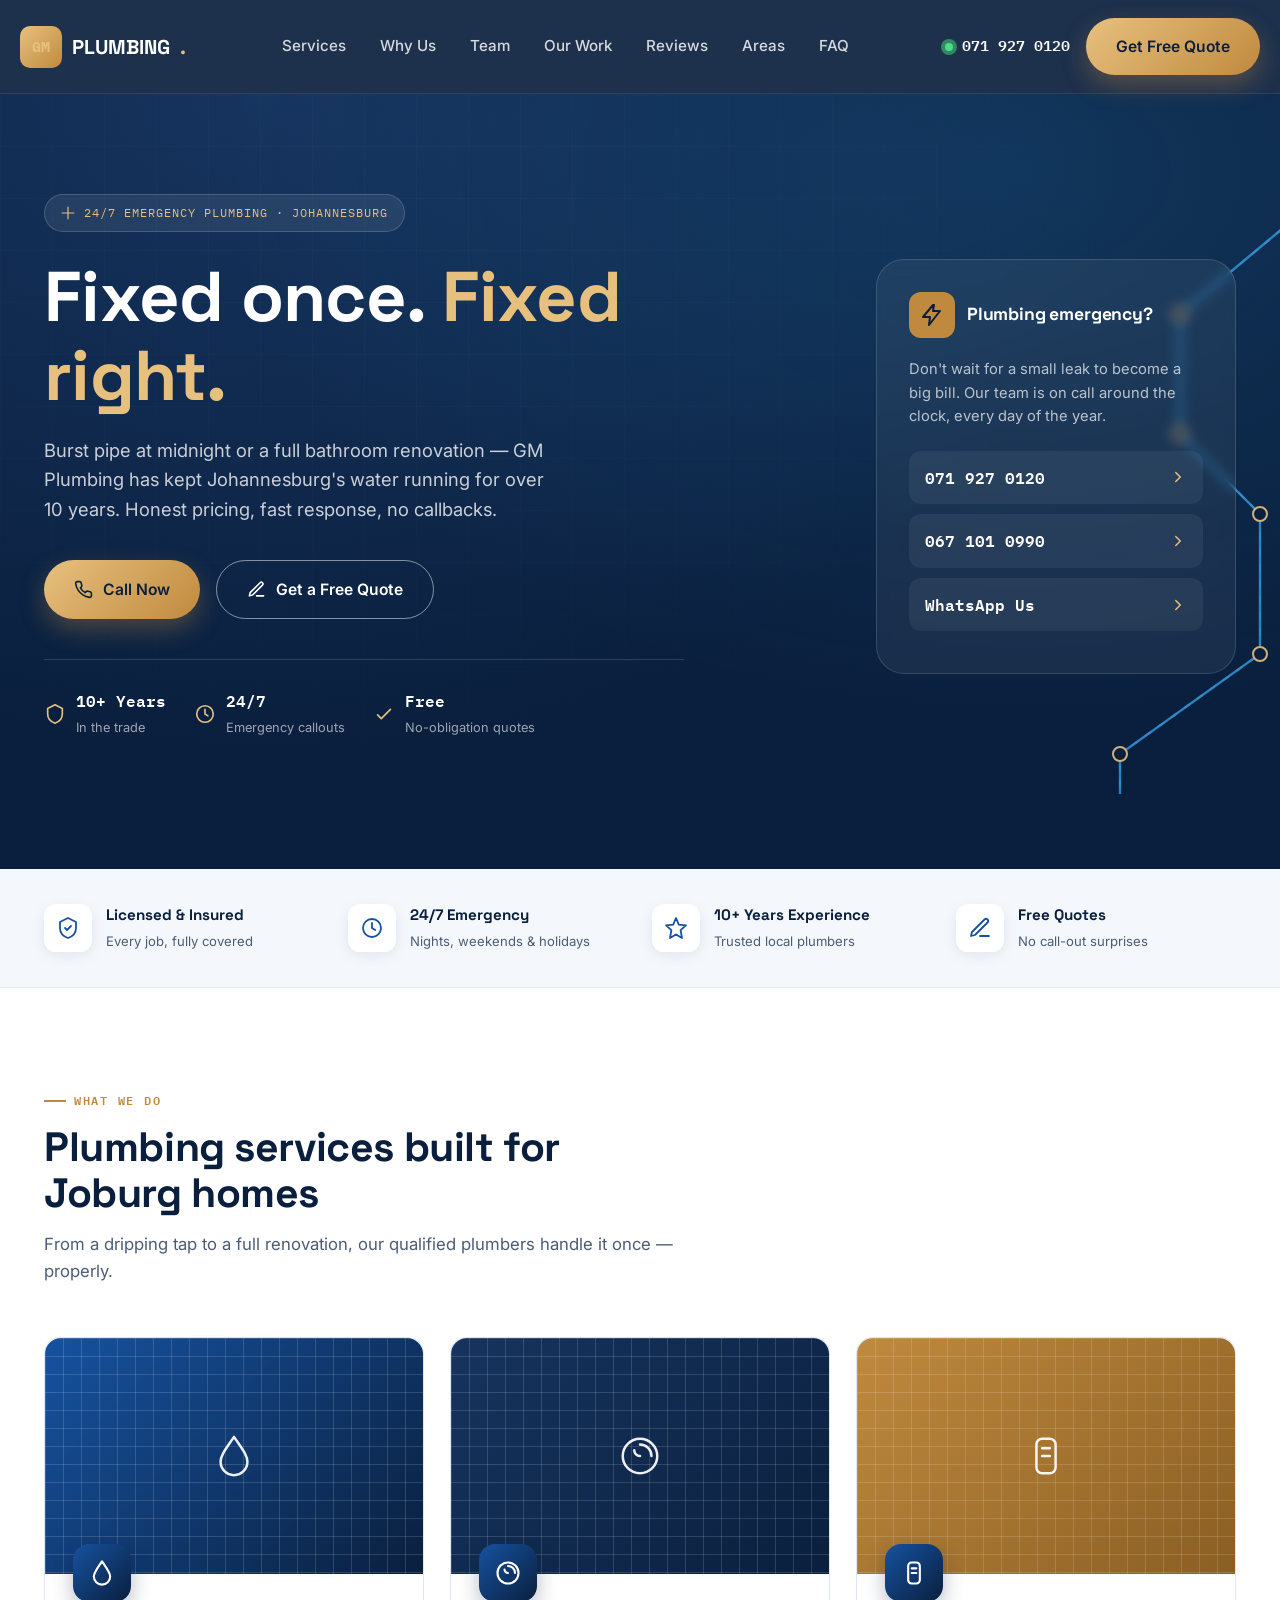
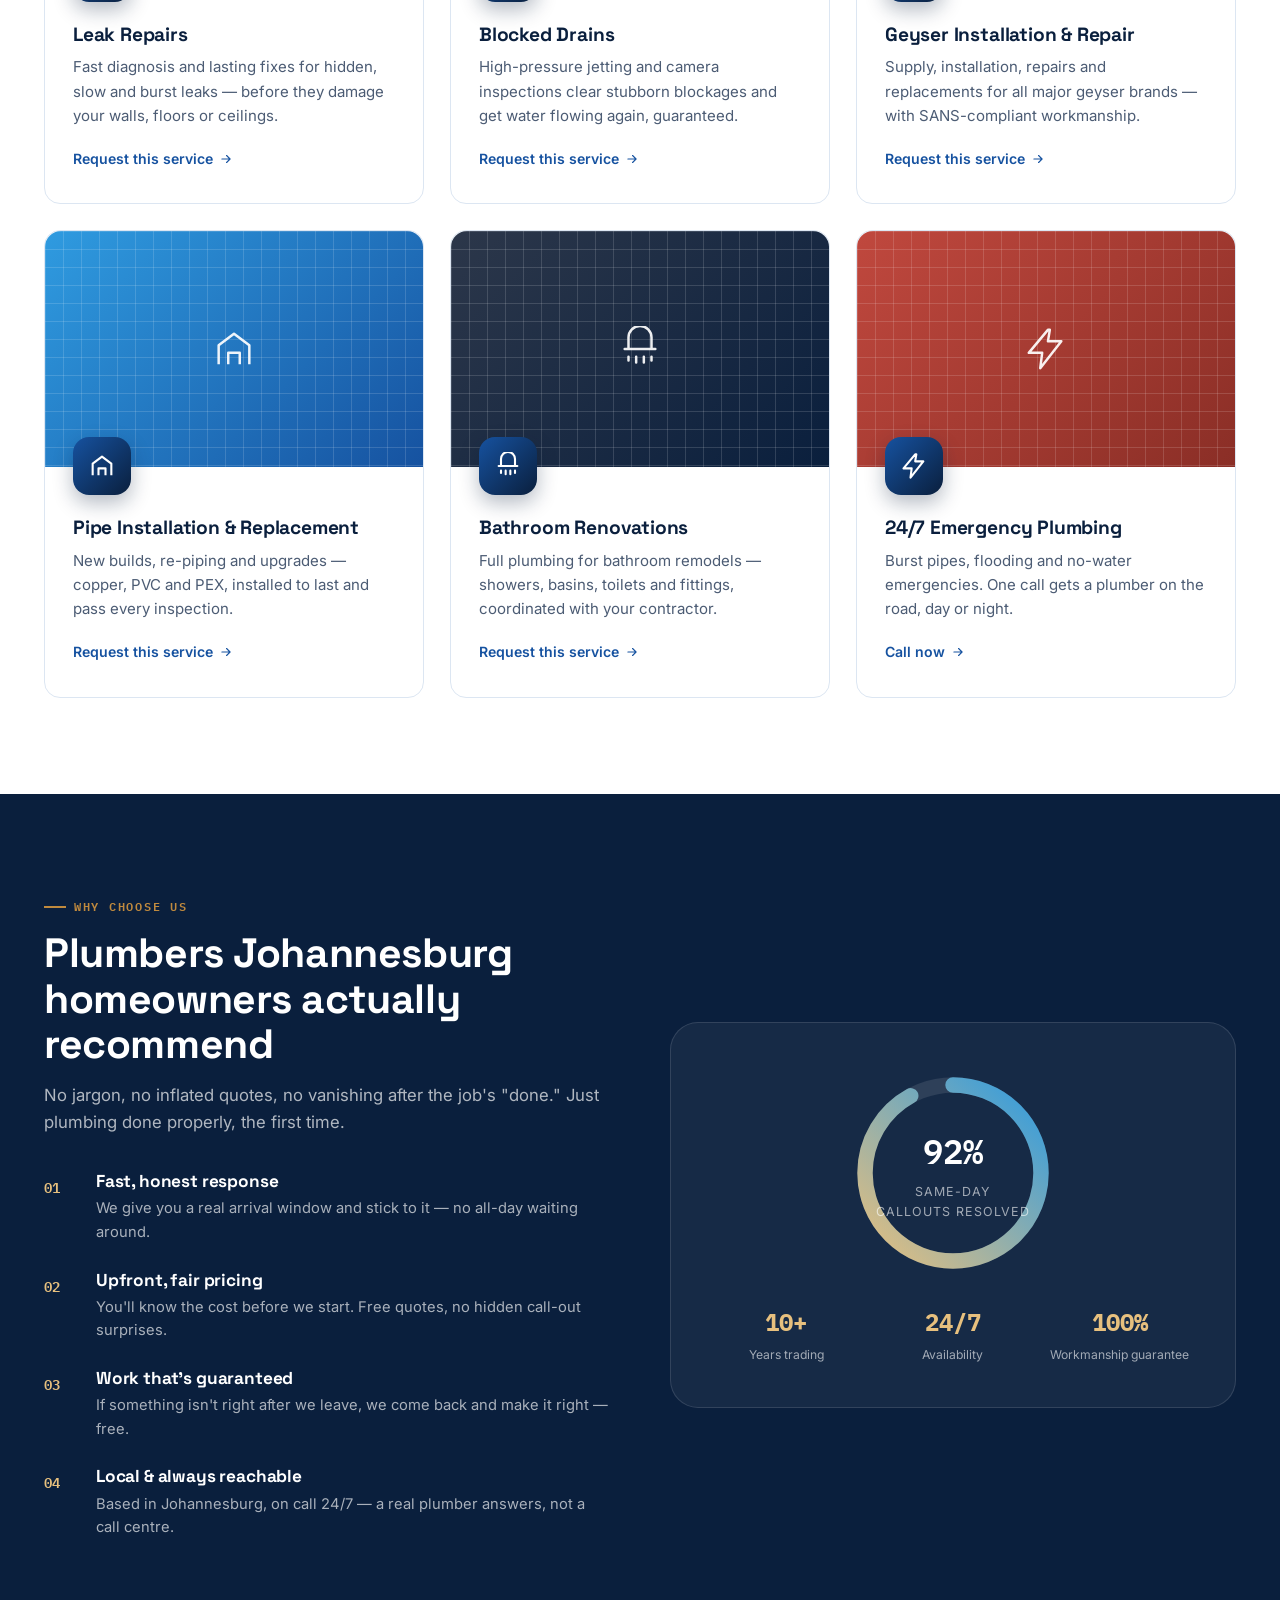
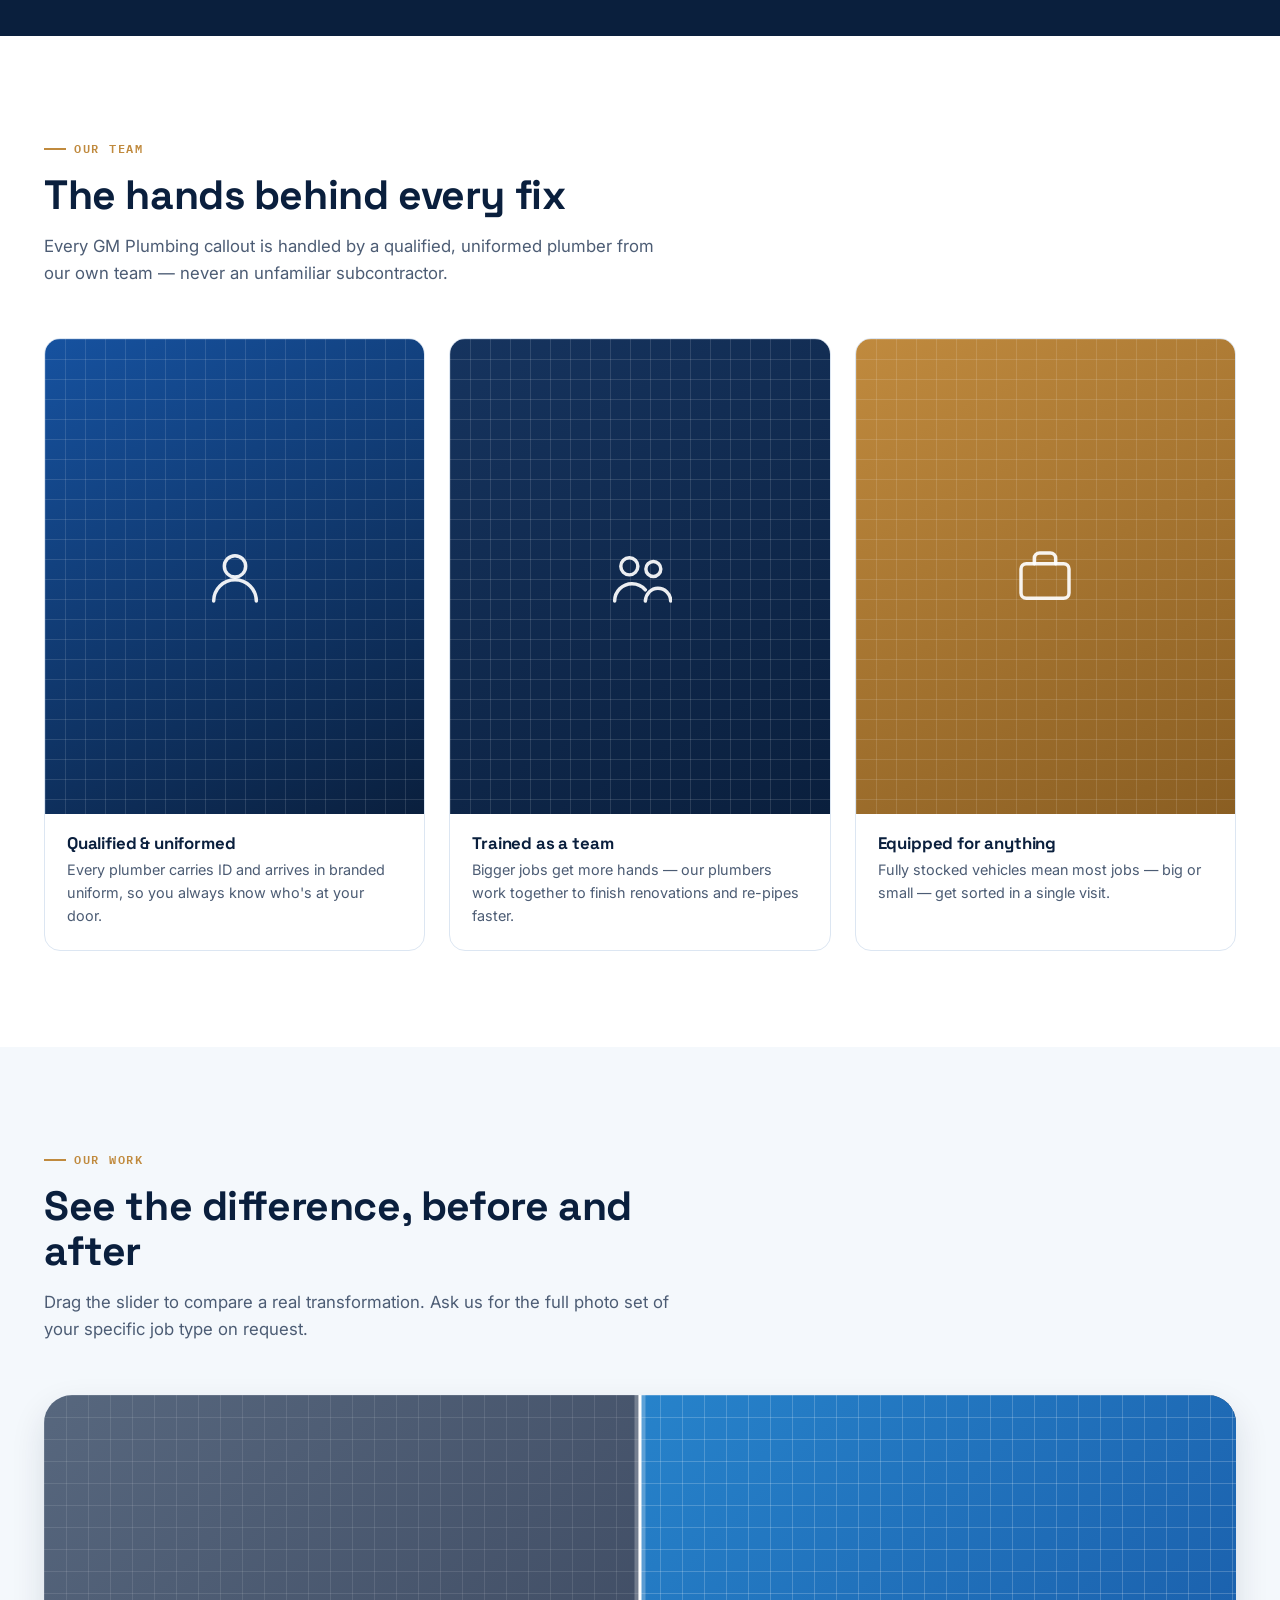
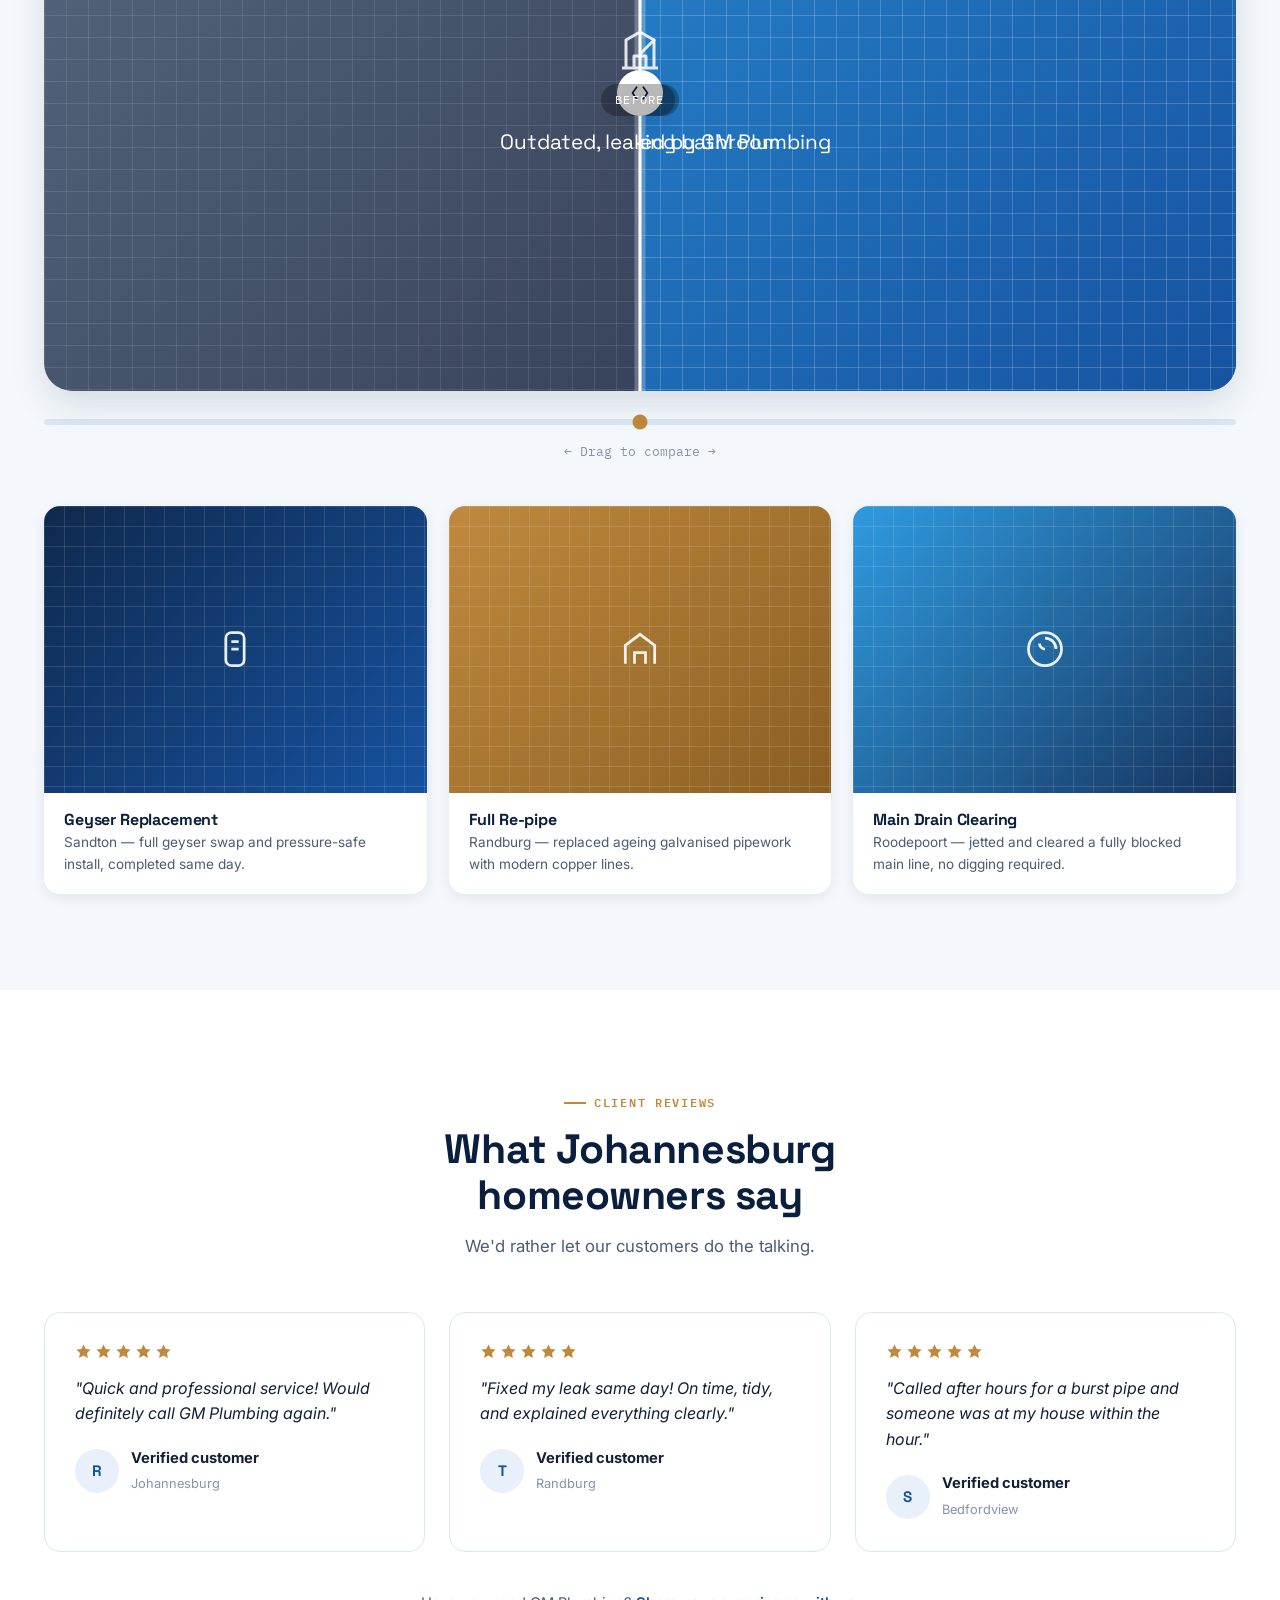
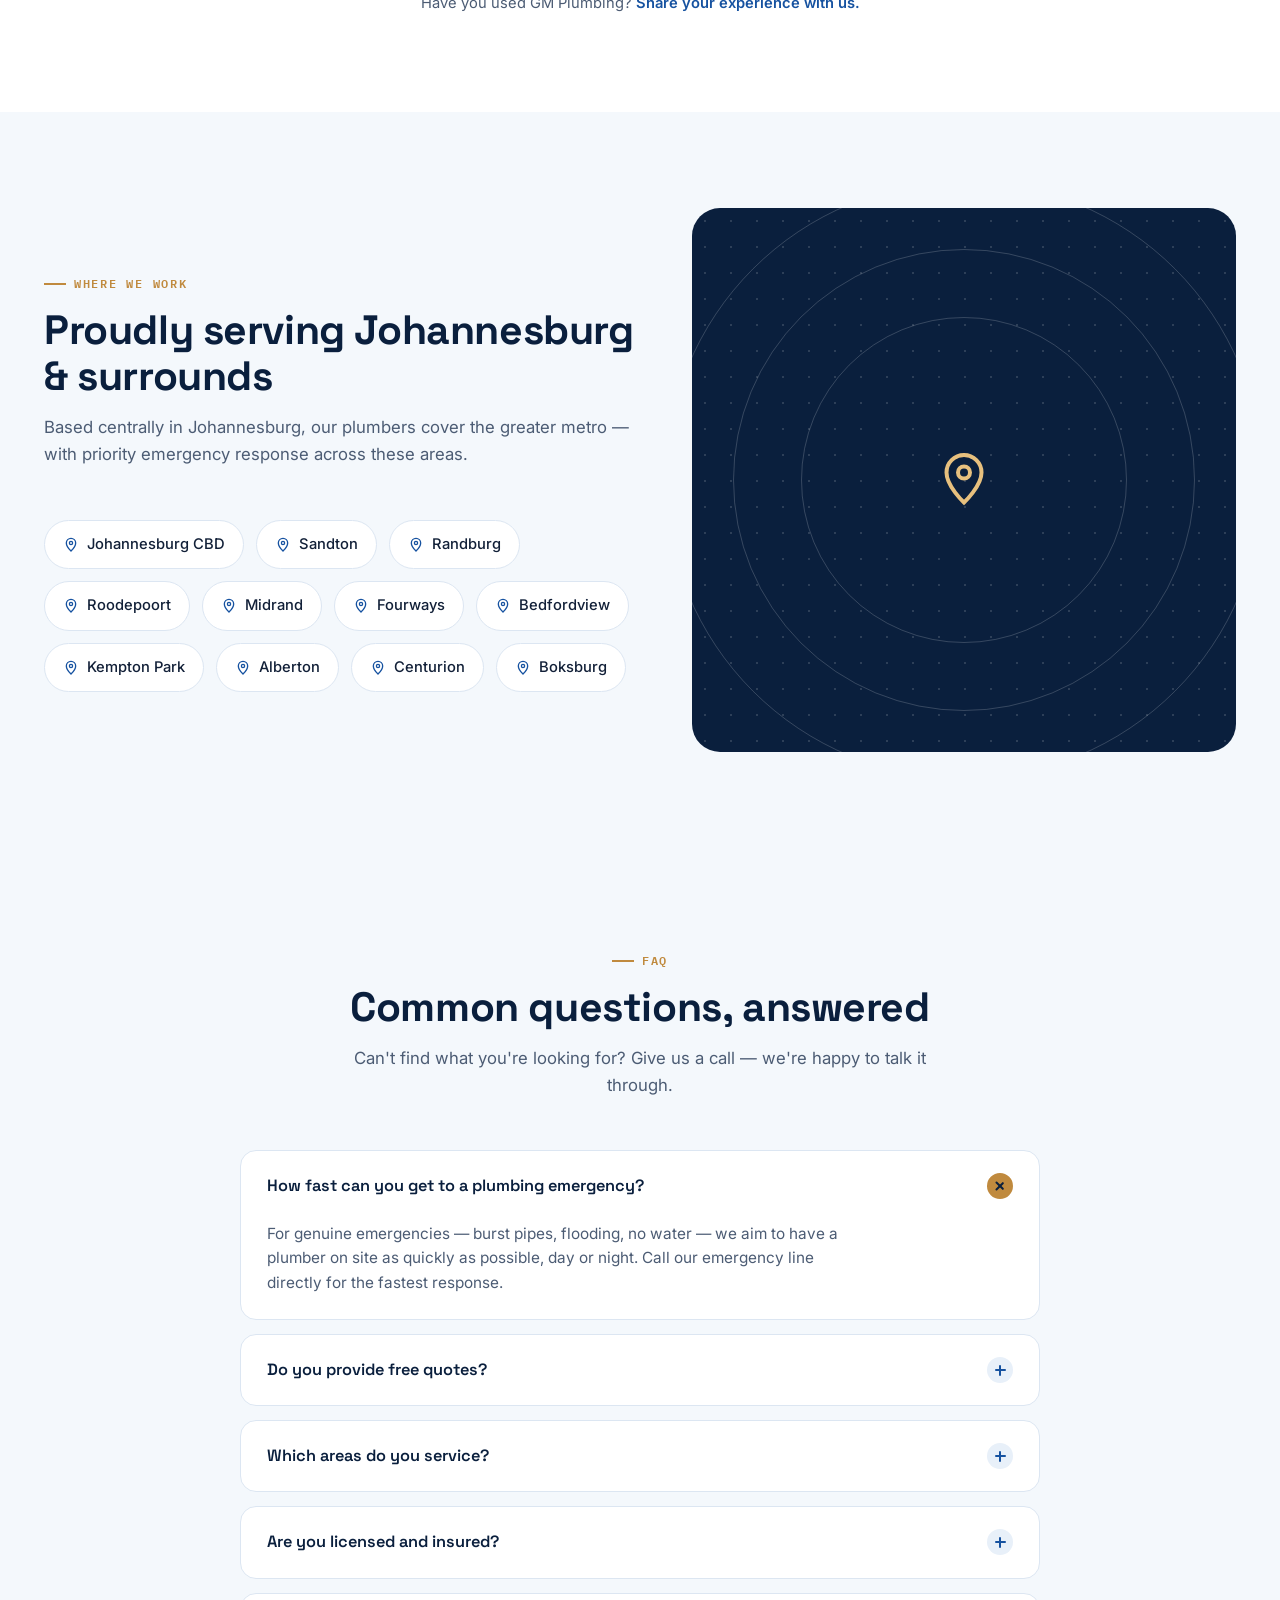
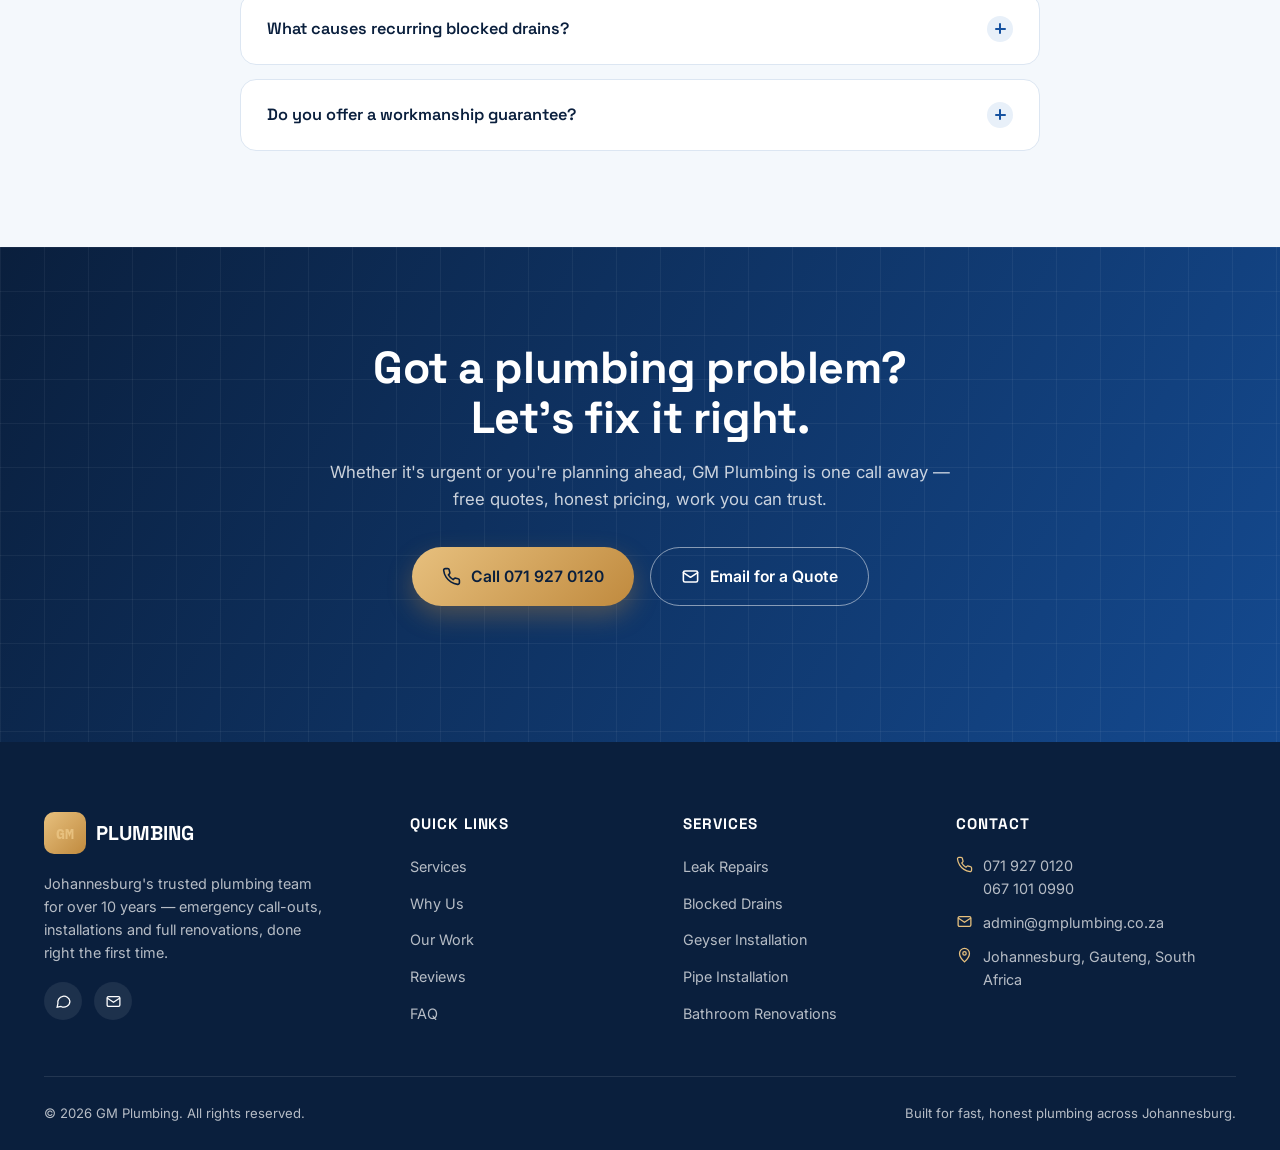
==== commit d7adfbf7: "Add files via upload" ====
--- a/GM Plumbing website/index.html
+++ b/GM Plumbing website/index.html
@@ -194,7 +194,10 @@
 
 /* ============ HERO ============ */
 .hero{
-  position:relative;background:radial-gradient(ellipse at 20% 0%,var(--navy-soft),var(--navy-deep) 60%);
+  position:relative;
+  background:
+    radial-gradient(ellipse at 80% 10%, rgba(47,155,224,0.18), transparent 55%),
+    radial-gradient(ellipse at 20% 0%,var(--navy-soft),var(--navy-deep) 60%);
   color:var(--white);overflow:hidden;
   padding:100px 0 130px;
 }
@@ -264,10 +267,21 @@
 }
 .service-card.in-view{opacity:1;transform:translateY(0);}
 .service-card:hover{transform:translateY(-8px);box-shadow:var(--shadow-m);border-color:var(--brass);}
+.card-media{margin:-32px -28px 22px;border-radius:var(--radius-m) var(--radius-m) 0 0;overflow:hidden;aspect-ratio:16/10;position:relative;display:flex;align-items:center;justify-content:center;}
+.card-media::before{content:"";position:absolute;inset:0;background-image:linear-gradient(rgba(255,255,255,0.14) 1px,transparent 1px),linear-gradient(90deg,rgba(255,255,255,0.14) 1px,transparent 1px);background-size:18px 18px;}
+.card-media svg{width:46px;height:46px;color:rgba(255,255,255,0.92);position:relative;z-index:2;transition:transform .4s ease;}
+.service-card:hover .card-media svg{transform:scale(1.1) rotate(-4deg);}
+.media-1{background:linear-gradient(135deg,var(--blue-brand),var(--navy-deep));}
+.media-2{background:linear-gradient(135deg,var(--navy-soft),var(--navy-deep));}
+.media-3{background:linear-gradient(135deg,var(--brass),#8a5e22);}
+.media-4{background:linear-gradient(135deg,var(--blue-bright),var(--blue-brand));}
+.media-5{background:linear-gradient(135deg,#2c374a,var(--navy-deep));}
+.media-6{background:linear-gradient(135deg,#c0483e,#8a2e26);}
 .service-card .icon-circle{
   width:58px;height:58px;border-radius:16px;
   background:linear-gradient(135deg,var(--blue-brand),var(--navy-deep));
   display:flex;align-items:center;justify-content:center;margin-bottom:22px;
+  margin-top:-52px;position:relative;z-index:2;box-shadow:0 8px 20px rgba(10,31,61,0.3);
   transition:transform .3s ease;
 }
 .service-card:hover .icon-circle{transform:rotate(-6deg) scale(1.05);}
@@ -279,7 +293,10 @@
 .service-card:hover .link svg{transform:translateX(4px);}
 
 /* ============ WHY CHOOSE US ============ */
-.why{background:var(--navy-deep);color:var(--white);}
+.why{
+  color:var(--white);
+  background:var(--navy-deep);
+}
 .why-inner{display:grid;grid-template-columns:1fr 1fr;gap:60px;align-items:center;}
 @media(max-width:900px){.why-inner{grid-template-columns:1fr;gap:48px;}}
 .why-list{display:flex;flex-direction:column;gap:26px;}
@@ -309,11 +326,13 @@
   position:relative;border-radius:var(--radius-l);overflow:hidden;box-shadow:var(--shadow-m);
   aspect-ratio:16/8;margin-bottom:16px;user-select:none;
 }
-.ba-panel{position:absolute;inset:0;display:flex;align-items:center;justify-content:center;flex-direction:column;gap:10px;color:var(--white);text-align:center;padding:20px;}
-.ba-before{background:linear-gradient(135deg,#5b6a80,#2c374a);}
-.ba-after{background:linear-gradient(135deg,var(--blue-bright),var(--blue-brand));}
+.ba-panel{position:absolute;inset:0;display:flex;align-items:center;justify-content:center;flex-direction:column;gap:10px;color:var(--white);text-align:center;padding:26px;}
+.ba-panel::before{content:"";position:absolute;inset:0;background-image:linear-gradient(rgba(255,255,255,0.1) 1px,transparent 1px),linear-gradient(90deg,rgba(255,255,255,0.1) 1px,transparent 1px);background-size:22px 22px;z-index:1;}
+.ba-panel .tag,.ba-panel .cap,.ba-panel svg{position:relative;z-index:2;}
+.ba-before{background-image:linear-gradient(135deg,#57677e,#28324a);}
+.ba-after{background-image:linear-gradient(135deg,var(--blue-bright),var(--blue-brand));}
 .ba-after-clip{position:absolute;inset:0;clip-path:inset(0 0 0 var(--clip,50%));}
-.ba-panel svg{width:52px;height:52px;opacity:0.85;}
+.ba-panel svg{width:48px;height:48px;opacity:0.85;}
 .ba-panel .tag{font-family:var(--ff-mono);letter-spacing:0.1em;text-transform:uppercase;font-size:0.78rem;background:rgba(0,0,0,0.28);padding:6px 14px;border-radius:999px;}
 .ba-panel .cap{font-family:var(--ff-display);font-size:1.3rem;}
 .ba-handle{position:absolute;top:0;bottom:0;left:var(--clip,50%);width:0;transform:translateX(-50%);}
@@ -327,12 +346,28 @@
 @media(max-width:860px){.work-grid{grid-template-columns:1fr;}}
 .work-card{border-radius:var(--radius-m);overflow:hidden;box-shadow:var(--shadow-s);background:var(--white);transition:transform .3s ease,box-shadow .3s ease;}
 .work-card:hover{transform:translateY(-6px);box-shadow:var(--shadow-m);}
-.work-thumb{aspect-ratio:4/3;display:flex;align-items:center;justify-content:center;position:relative;overflow:hidden;}
-.work-thumb svg{width:44px;height:44px;color:rgba(255,255,255,0.9);position:relative;z-index:2;}
-.work-thumb::after{content:"";position:absolute;inset:0;background-image:linear-gradient(rgba(255,255,255,0.12) 1px,transparent 1px),linear-gradient(90deg,rgba(255,255,255,0.12) 1px,transparent 1px);background-size:20px 20px;}
+.work-thumb{aspect-ratio:4/3;position:relative;overflow:hidden;display:flex;align-items:center;justify-content:center;}
+.work-thumb::before{content:"";position:absolute;inset:0;background-image:linear-gradient(rgba(255,255,255,0.12) 1px,transparent 1px),linear-gradient(90deg,rgba(255,255,255,0.12) 1px,transparent 1px);background-size:20px 20px;}
+.work-thumb svg{width:44px;height:44px;color:rgba(255,255,255,0.9);position:relative;z-index:2;transition:transform .4s ease;}
+.work-card:hover .work-thumb svg{transform:scale(1.08);}
 .work-thumb.t1{background:linear-gradient(135deg,var(--navy-mid),var(--blue-brand));}
 .work-thumb.t2{background:linear-gradient(135deg,var(--brass),#8a5e22);}
 .work-thumb.t3{background:linear-gradient(135deg,var(--blue-bright),var(--navy-soft));}
+
+/* Team */
+.team-grid{display:grid;grid-template-columns:repeat(3,1fr);gap:24px;}
+@media(max-width:860px){.team-grid{grid-template-columns:1fr;}}
+.team-card{background:var(--white);border:1px solid var(--line);border-radius:var(--radius-m);overflow:hidden;transition:transform .3s ease,box-shadow .3s ease;}
+.team-card:hover{transform:translateY(-6px);box-shadow:var(--shadow-m);}
+.team-photo{aspect-ratio:4/5;overflow:hidden;position:relative;display:flex;align-items:center;justify-content:center;}
+.team-photo::before{content:"";position:absolute;inset:0;background-image:linear-gradient(rgba(255,255,255,0.12) 1px,transparent 1px),linear-gradient(90deg,rgba(255,255,255,0.12) 1px,transparent 1px);background-size:20px 20px;}
+.team-photo svg{width:64px;height:64px;color:rgba(255,255,255,0.92);position:relative;z-index:2;transition:transform .4s ease;}
+.team-card:hover .team-photo svg{transform:scale(1.08);}
+.team-photo.tm-1{background:linear-gradient(150deg,var(--blue-brand),var(--navy-deep));}
+.team-photo.tm-2{background:linear-gradient(150deg,var(--navy-soft),var(--navy-deep));}
+.team-photo.tm-3{background:linear-gradient(150deg,var(--brass),#8a5e22);}
+.team-card h4{font-size:1.05rem;padding:20px 22px 6px;}
+.team-card p{font-size:0.9rem;color:var(--ink-soft);padding:0 22px 22px;}
 .work-body{padding:18px 20px;}
 .work-body h4{font-size:1rem;margin-bottom:4px;}
 .work-body p{font-size:0.85rem;color:var(--ink-soft);}
@@ -345,7 +380,7 @@
 .review-stars svg{width:17px;height:17px;color:var(--brass);}
 .review-card p.quote{font-size:1rem;color:var(--ink);margin-bottom:20px;font-style:italic;}
 .review-who{display:flex;align-items:center;gap:12px;}
-.review-avatar{width:40px;height:40px;border-radius:50%;background:var(--paper-deep);display:flex;align-items:center;justify-content:center;font-family:var(--ff-display);font-weight:700;color:var(--blue-brand);flex-shrink:0;}
+.review-avatar{width:44px;height:44px;border-radius:50%;background:var(--paper-deep);display:flex;align-items:center;justify-content:center;font-family:var(--ff-display);font-weight:700;color:var(--blue-brand);flex-shrink:0;font-size:0.95rem;}
 .review-who strong{display:block;font-size:0.92rem;}
 .review-who span{font-size:0.8rem;color:var(--ink-faint);}
 .reviews-cta{text-align:center;margin-top:40px;color:var(--ink-soft);font-size:0.92rem;}
@@ -440,6 +475,7 @@
     <nav class="main-nav" aria-label="Primary">
       <a href="#services">Services</a>
       <a href="#why">Why Us</a>
+      <a href="#team">Team</a>
       <a href="#gallery">Our Work</a>
       <a href="#reviews">Reviews</a>
       <a href="#areas">Areas</a>
@@ -467,6 +503,7 @@
   </div>
   <a href="#services">Services</a>
   <a href="#why">Why Us</a>
+  <a href="#team">Team</a>
   <a href="#gallery">Our Work</a>
   <a href="#reviews">Reviews</a>
   <a href="#areas">Areas</a>
@@ -579,6 +616,9 @@
 
     <div class="services-grid">
       <article class="service-card">
+        <div class="card-media media-1" aria-hidden="true">
+          <svg viewBox="0 0 24 24" fill="none" stroke="currentColor" stroke-width="1.3"><path d="M12 2C8 8 5 11.5 5 15a7 7 0 0 0 14 0c0-3.5-3-7-7-13z" stroke-linejoin="round"/></svg>
+        </div>
         <div class="icon-circle">
           <svg viewBox="0 0 24 24" fill="none" stroke="currentColor" stroke-width="1.8"><path d="M12 2C8 8 5 11.5 5 15a7 7 0 0 0 14 0c0-3.5-3-7-7-13z" stroke-linejoin="round"/></svg>
         </div>
@@ -588,6 +628,9 @@
       </article>
 
       <article class="service-card">
+        <div class="card-media media-2" aria-hidden="true">
+          <svg viewBox="0 0 24 24" fill="none" stroke="currentColor" stroke-width="1.3"><circle cx="12" cy="12" r="9"/><path d="M12 6a6 6 0 0 1 6 6M9 9a3 3 0 0 0 3 3" stroke-linecap="round"/></svg>
+        </div>
         <div class="icon-circle">
           <svg viewBox="0 0 24 24" fill="none" stroke="currentColor" stroke-width="1.8"><circle cx="12" cy="12" r="9"/><path d="M12 6a6 6 0 0 1 6 6M9 9a3 3 0 0 0 3 3" stroke-linecap="round"/></svg>
         </div>
@@ -597,6 +640,9 @@
       </article>
 
       <article class="service-card">
+        <div class="card-media media-3" aria-hidden="true">
+          <svg viewBox="0 0 24 24" fill="none" stroke="currentColor" stroke-width="1.3"><rect x="7" y="3" width="10" height="18" rx="3"/><path d="M10 8h4M10 12h4" stroke-linecap="round"/></svg>
+        </div>
         <div class="icon-circle">
           <svg viewBox="0 0 24 24" fill="none" stroke="currentColor" stroke-width="1.8"><rect x="7" y="3" width="10" height="18" rx="3"/><path d="M10 8h4M10 12h4" stroke-linecap="round"/></svg>
         </div>
@@ -606,6 +652,9 @@
       </article>
 
       <article class="service-card">
+        <div class="card-media media-4" aria-hidden="true">
+          <svg viewBox="0 0 24 24" fill="none" stroke="currentColor" stroke-width="1.3"><path d="M4 20V10l8-6 8 6v10" stroke-linejoin="round"/><path d="M9 20v-6h6v6" stroke-linejoin="round"/></svg>
+        </div>
         <div class="icon-circle">
           <svg viewBox="0 0 24 24" fill="none" stroke="currentColor" stroke-width="1.8"><path d="M4 20V10l8-6 8 6v10" stroke-linejoin="round"/><path d="M9 20v-6h6v6" stroke-linejoin="round"/></svg>
         </div>
@@ -615,6 +664,9 @@
       </article>
 
       <article class="service-card">
+        <div class="card-media media-5" aria-hidden="true">
+          <svg viewBox="0 0 24 24" fill="none" stroke="currentColor" stroke-width="1.3"><path d="M4 12h16M6 12V6a6 6 0 0 1 12 0v6" stroke-linecap="round" stroke-linejoin="round"/><path d="M6 16v2M10 16v3M14 16v3M18 16v2" stroke-linecap="round"/></svg>
+        </div>
         <div class="icon-circle">
           <svg viewBox="0 0 24 24" fill="none" stroke="currentColor" stroke-width="1.8"><path d="M4 12h16M6 12V6a6 6 0 0 1 12 0v6" stroke-linecap="round" stroke-linejoin="round"/><path d="M6 16v2M10 16v3M14 16v3M18 16v2" stroke-linecap="round"/></svg>
         </div>
@@ -624,6 +676,9 @@
       </article>
 
       <article class="service-card">
+        <div class="card-media media-6" aria-hidden="true">
+          <svg viewBox="0 0 24 24" fill="none" stroke="currentColor" stroke-width="1.3"><path d="M13 2L3 14h7l-1 8 11-14h-7l1-6z" stroke-linecap="round" stroke-linejoin="round"/></svg>
+        </div>
         <div class="icon-circle">
           <svg viewBox="0 0 24 24" fill="none" stroke="currentColor" stroke-width="1.8"><path d="M13 2L3 14h7l-1 8 11-14h-7l1-6z" stroke-linecap="round" stroke-linejoin="round"/></svg>
         </div>
@@ -692,6 +747,40 @@
   </div>
 </section>
 
+<!-- ============ TEAM ============ -->
+<section id="team" class="section-pad" aria-labelledby="teamHeading">
+  <div class="container">
+    <div class="section-head reveal">
+      <div class="eyebrow">Our team</div>
+      <h2 id="teamHeading">The hands behind every fix</h2>
+      <p>Every GM Plumbing callout is handled by a qualified, uniformed plumber from our own team — never an unfamiliar subcontractor.</p>
+    </div>
+    <div class="team-grid">
+      <div class="team-card reveal">
+        <div class="team-photo tm-1" aria-hidden="true">
+          <svg viewBox="0 0 24 24" fill="none" stroke="currentColor" stroke-width="1.3"><circle cx="12" cy="8" r="4"/><path d="M4 21c0-4.4 3.6-8 8-8s8 3.6 8 8" stroke-linecap="round"/></svg>
+        </div>
+        <h4>Qualified &amp; uniformed</h4>
+        <p>Every plumber carries ID and arrives in branded uniform, so you always know who's at your door.</p>
+      </div>
+      <div class="team-card reveal">
+        <div class="team-photo tm-2" aria-hidden="true">
+          <svg viewBox="0 0 24 24" fill="none" stroke="currentColor" stroke-width="1.3"><circle cx="8" cy="8" r="3.2"/><circle cx="17" cy="9" r="2.8"/><path d="M2.5 21c0-3.6 2.9-6.5 6.5-6.5 2 0 3.8.9 5 2.3M14 21c.2-2.7 2.2-4.8 4.7-4.8 2.6 0 4.8 2.1 4.8 4.8" stroke-linecap="round"/></svg>
+        </div>
+        <h4>Trained as a team</h4>
+        <p>Bigger jobs get more hands — our plumbers work together to finish renovations and re-pipes faster.</p>
+      </div>
+      <div class="team-card reveal">
+        <div class="team-photo tm-3" aria-hidden="true">
+          <svg viewBox="0 0 24 24" fill="none" stroke="currentColor" stroke-width="1.3"><rect x="3" y="7" width="18" height="13" rx="2"/><path d="M8 7V5a2 2 0 0 1 2-2h4a2 2 0 0 1 2 2v2" stroke-linecap="round"/></svg>
+        </div>
+        <h4>Equipped for anything</h4>
+        <p>Fully stocked vehicles mean most jobs — big or small — get sorted in a single visit.</p>
+      </div>
+    </div>
+  </div>
+</section>
+
 <!-- ============ GALLERY ============ -->
 <section id="gallery" class="section-pad gallery-bg" aria-labelledby="galleryHeading">
   <div class="container">
@@ -703,13 +792,13 @@
 
     <div class="reveal">
       <div class="ba-wrap" id="baWrap">
-        <div class="ba-panel ba-before">
+        <div class="ba-panel ba-before" role="img" aria-label="Before: worn plumbing fittings in need of repair">
           <svg viewBox="0 0 24 24" fill="none" stroke="currentColor" stroke-width="1.5"><path d="M3 21h18M5 21V7l7-4 7 4v14M9 21v-6h6v6" stroke-linejoin="round"/></svg>
           <span class="tag">Before</span>
           <span class="cap">Outdated, leaking bathroom</span>
         </div>
         <div class="ba-after-clip" id="baClip" style="--clip:50%;">
-          <div class="ba-panel ba-after">
+          <div class="ba-panel ba-after" role="img" aria-label="After: modern renovated bathroom with glass shower and marble finishes">
             <svg viewBox="0 0 24 24" fill="none" stroke="currentColor" stroke-width="1.5"><path d="M5 13l4 4L19 7" stroke-linecap="round" stroke-linejoin="round"/></svg>
             <span class="tag">After</span>
             <span class="cap">Re-piped &amp; renovated by GM Plumbing</span>
